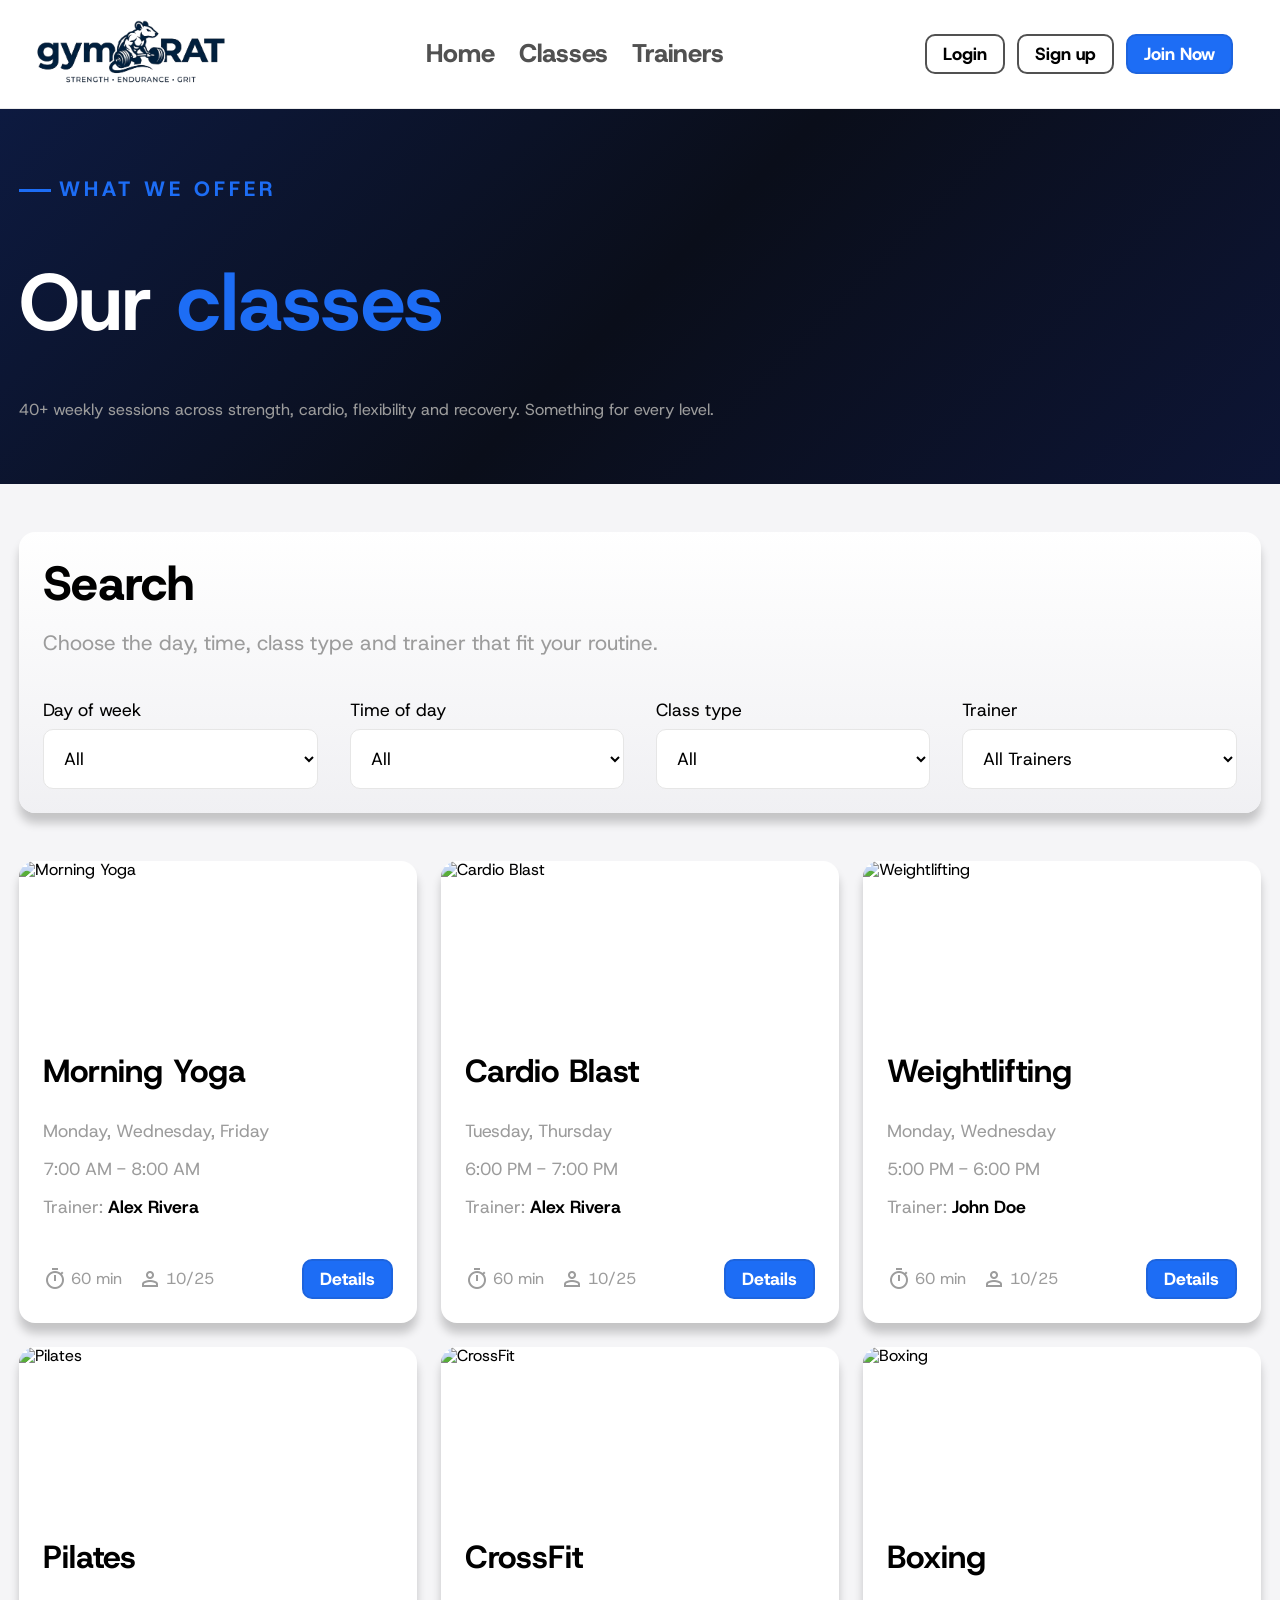
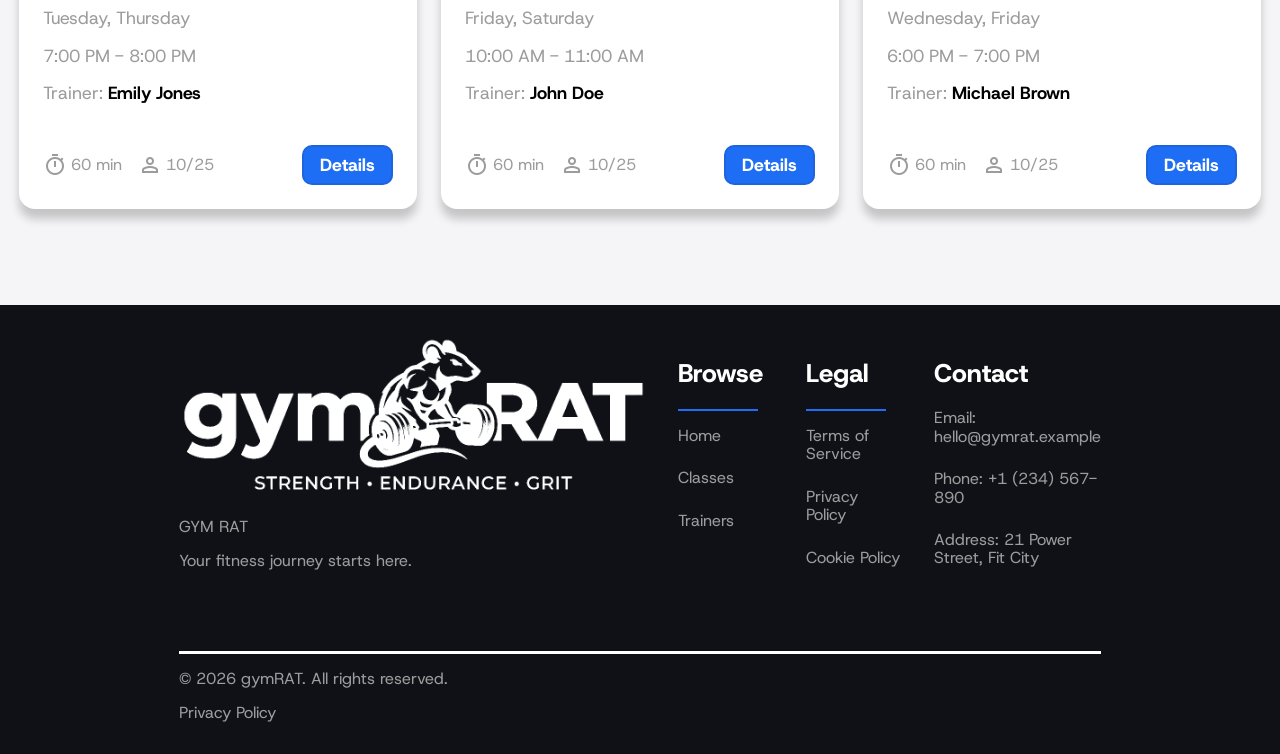
==== html/classes.html @ f378e0c4 "Refactored variables use and naming" ====
<!DOCTYPE html>
<html lang="en">
<head>
  <meta charset="UTF-8">
  <meta name="viewport" content="width=device-width, initial-scale=1.0">
  <title>Classes</title>
  <link rel="stylesheet" href="https://fonts.googleapis.com/css2?family=Material+Symbols+Outlined" />

  <link rel="stylesheet" href="../css/normalize.css" />
  <link rel="stylesheet" href="../css/base.css" />
  <link rel="stylesheet" href="../css/layout.css" />
  <link rel="stylesheet" href="../css/classes.css" />
  <link rel="stylesheet" href="../css/components.css" />
</head>
<body>
  <header>
    <nav class="container">
      <a href="index.html">
        <img src="../img/logo_outline.png" alt="gymRAT Logo" class="logo" />
      </a>
      <input type="checkbox" id="nav-toggle" class="nav-toggle" />
      <label for="nav-toggle" class="hamburger" aria-label="Toggle navigation"></label>
      <ul class="nav-links">
        <li><a href="index.html">Home</a></li>
        <li><a href="classes.html">Classes</a></li>
        <li><a href="trainers.html">Trainers</a></li>
      </ul>
      <ul class="auth-links">
        <li><a class="btn medium transparent-dark" href="login.html">Login</a></li>
        <li><a class="btn medium transparent-dark" href="signup.html">Sign up</a></li>
        <li><a class="btn medium blue" href="#membership">Join Now</a></li>
      </ul>
    </nav>
  </header>
  <main>

    <section class="intro">
      <div class="container">
        <p class="detail">WHAT WE OFFER</p>
        <h1>Our <span class="highlighted">classes</span></h1>
        <p>40+ weekly sessions across strength, cardio, flexibility and recovery. Something for every level.</p>
      </div>
    </section>

    <section>
      <div class="container">
        <section id="filters">

          <header>
            <h2>Search</h2>
            <p>Choose the day, time, class type and trainer that fit your routine.</p>
          </header>

          <form>
            <label> Day of week
              <select name="week-day">
                <option value="all" selected>All</option>
                <option value="monday">Monday</option>
                <option value="tuesday">Tuesday</option>
                <option value="wednesday">Wednesday</option>
                <option value="thursday">Thursday</option>
                <option value="friday">Friday</option>
                <option value="saturday">Saturday</option>
                <option value="sunday">Sunday</option>
              </select>
            </label>

            <label> Time of day
              <select name="time">
                <option value="all" selected>All</option>
                <option value="morning">Morning</option>
                <option value="afternoon">Afternoon</option>
                <option value="evening">Evening</option>
              </select>
            </label>

            <label> Class type
              <select name="type">
                <option value="all" selected>All</option>
                <option value="weightlifting">Weightlifting</option>
                <option value="yoga">Yoga</option>
                <option value="pilates">Pilates</option>
                <option value="cardio">Cardio</option>
                <option value="boxing">Boxing</option>
                <option value="crossfit">CrossFit</option>
              </select>
            </label>

            <label> Trainer
              <select name="trainer">
                <option value="all" selected>All Trainers</option>
                <option value="john-doe">John Doe</option>
                <option value="jane-smith">Jane Smith</option>
                <option value="michael-brown">Michael Brown</option>
                <option value="emily-jones">Emily Jones</option>
              </select>
            </label>
          </form>
        
        </section>

        <section class="class-list">
          <article class="card class-card">
            <header>
              <img src="https://picsum.photos/400/300" alt="Morning Yoga">
            </header>

            <section>
              <h3>Morning Yoga</h3>
              <p>Monday, Wednesday, Friday</p>
              <p><time datetime="19:00">7:00 AM</time> - <time datetime="20:00">8:00 AM</time></p>
              <p>Trainer: <a class="trainer" href="trainer.html">Alex Rivera</a></p>
            </section>

            <footer>
               <section>
                <span>
                  <span class="material-symbols-outlined">timer</span>
                  <time datetime="PT60M">60 min</time>
                </span>

                <span>
                  <span class="material-symbols-outlined">person</span>
                  <span>10/25</span>
                </span>
              </section>
              <a class="btn medium blue" href="class.html">Details</a>
            </footer>
          </article>

          <article class="card class-card">
            <header>
              <img src="https://picsum.photos/400/300" alt="Cardio Blast">
            </header>
            
            <section>
              <h3>Cardio Blast</h3>
              <p>Tuesday, Thursday</p>
              <p><time datetime="18:00">6:00 PM</time> - <time datetime="19:00">7:00</time> PM</p>
              <p>Trainer: <a class="trainer" href="trainer.html">Alex Rivera</a></p>
            </section>
            
            <footer>
              <section>
                <span>
                  <span class="material-symbols-outlined">timer</span>
                  <time datetime="PT60M">60 min</time>
                </span>

                <span>
                  <span class="material-symbols-outlined">person</span>
                  <span>10/25</span>
                </span>
              </section>
              <a class="btn medium blue" href="class.html">Details</a>
            </footer>
          </article>

          <article class="card class-card">
            <header>
              <img src="https://picsum.photos/400/300" alt="Weightlifting">
            </header>
            
            <section>
              <h3>Weightlifting</h3>
              <p>Monday, Wednesday</p>
              <p><time datetime="17:00">5:00 PM</time> - <time datetime="18:00">6:00 PM</time></p>
              <p>Trainer: <a class="trainer" href="trainer.html">John Doe</a></p>
            </section>
            
            <footer>
              <section>
                <span>
                  <span class="material-symbols-outlined">timer</span>
                  <time datetime="PT60M">60 min</time>
                </span>

                <span>
                  <span class="material-symbols-outlined">person</span>
                  <span>10/25</span>
                </span>
              </section>
              <a class="btn medium blue" href="class.html">Details</a>
            </footer>
          </article>

          <article class="card class-card">
            <header>
              <img src="https://picsum.photos/400/300" alt="Pilates">
            </header>
            
            <section>
              <h3>Pilates</h3>
              <p>Tuesday, Thursday</p>
              <p><time datetime="19:00">7:00 PM</time> - <time datetime="20:00">8:00 PM</time></p>
              <p>Trainer: <a class="trainer" href="trainer.html">Emily Jones</a></p>
            </section>
            
            <footer>
              <section>
                <span>
                  <span class="material-symbols-outlined">timer</span>
                  <time datetime="PT60M">60 min</time>
                </span>

                <span>
                  <span class="material-symbols-outlined">person</span>
                  <span>10/25</span>
                </span>
              </section>
              <a class="btn medium blue" href="class.html">Details</a>
            </footer>
          </article>

          <article class="card class-card">
            <header>
              <img src="https://picsum.photos/400/300" alt="CrossFit">
            </header>
            
            <section>
              <h3>CrossFit</h3>
              <p>Friday, Saturday</p>
              <p><time datetime="10:00">10:00 AM</time> - <time datetime="11:00">11:00 AM</time></p>
              <p>Trainer: <a class="trainer" href="trainer.html">John Doe</a></p>
            </section>
              
            <footer>
              <section>
                <span>
                  <span class="material-symbols-outlined">timer</span>
                  <time datetime="PT60M">60 min</time>
                </span>

                <span>
                  <span class="material-symbols-outlined">person</span>
                  <span>10/25</span>
                </span>
              </section>
              <a class="btn medium blue" href="class.html">Details</a>
            </footer>
          </article>

            <article class="card class-card">
              <header>
                <img src="https://picsum.photos/400/300" alt="Boxing">
              </header>
              
              <section>
                <h3>Boxing</h3>
                <p>Wednesday, Friday</p>
                <p><time datetime="18:00">6:00 PM</time> - <time datetime="19:00">7:00 PM</time></p>
                <p>Trainer: <a class="trainer" href="trainer.html">Michael Brown</a></p>
              </section>
              
              <footer>
                <section>
                  <span>
                    <span class="material-symbols-outlined">timer</span>
                    <time datetime="PT60M">60 min</time>
                  </span>

                  <span>
                    <span class="material-symbols-outlined">person</span>
                    <span>10/25</span>
                  </span>
                </section>
                <a class="btn medium blue" href="class.html">Details</a>
              </footer>
            </article>
        </section>
      </div>
    </section>   
  </main>

  <footer>
    <div class="container">
      <div class="grid">
        <section id="summary">
          <a href="index.html">
            <img src="../img/logo_outline_white.png" alt="gymRAT Logo" class="logo" />
          </a>
          <p>GYM RAT</p>
          <p>Your fitness journey starts here.</p>
        </section>
        <section id="browse">
          <h2>Browse</h2>
          <nav>
            <ul>
              <li><a href="index.html">Home</a></li>
              <li><a href="classes.html">Classes</a></li>
              <li><a href="trainer.html">Trainers</a></li>
            </ul>
          </nav>
        </section>
        <section id="legal">
          <h2>Legal</h2>
          <nav>
            <ul>
              <li><a href="#">Terms of Service</a></li>
              <li><a href="#">Privacy Policy</a></li>
              <li><a href="#">Cookie Policy</a></li>
            </ul>
          </nav>
        </section>
        <section id="contact">
          <h2>Contact</h2>
          <address>
            <ul>
              <li>Email: <a href="mailto:hello@gymrat.example">hello@gymrat.example</a></li>
              <li>Phone: <a href="tel:+1234567890">+1 (234) 567-890</a></li>
              <li>Address: 21 Power Street, Fit City</li>
            </ul>
          </address>
        </section>
        <section id="copyright">
          <p>&copy; 2026 gymRAT. All rights reserved.</p>
          <a href="#">Privacy Policy</a>
        </section>
      </div>
    </div>
  </footer>
</body>
</html>
---- css/base.css ----
@import url('https://fonts.googleapis.com/css2?family=Nunito+Sans:ital,opsz,wght@0,6..12,200..1000;1,6..12,200..1000&display=swap');
@import url('https://fonts.googleapis.com/css2?family=Host+Grotesk:ital,wght@0,300..800;1,300..800&display=swap');

@layer reset, base, layout, components, page;

/* CSS Variables */
@layer base {
  :root {
  /* Colors */
  --color-bg: #f0f0f3;
  
  --color-primary: #1d6df5;
  --color-primary-border: #1d64de;
  --color-primary-hover: var(--color-primary-border);
  --color-primary-hover-outline: #1a57c0;

  --color-secondary: #fff;
  --color-secondary-border: #e6e6e6;
  --color-secondary-hover: var(--color-secondary-border);
  --color-secondary-hover-outline: #cecece;

  --color-very-light-gray: #d5d5d5;
  --color-light-gray: #9c9c9c;
  --color-gray: #515151;
  --color-black: #000;

  --color-text: var(--color-black);
  --color-paragraph: var(--color-light-gray);

  --color-nav: var(--color-gray);
  --color-intro: linear-gradient(135deg, #0d1a40 0%, #0a0e1a 50%, #0d1535 100%);
  --color-even-section: #f5f5f7;
  --color-footer: #0f1117;

  --color-btn-transparent-light-hover: #e2e2e222;
  --color-reviews: #d4aa01;
  
  /* Font related */
  --font: 'Host Grotesk';
  
  --font-size-h1: 5rem;
  --font-size-xl: 3rem;
  --font-size-l: 1.6rem;
  --font-size-m: 1.3rem;
  --font-size-s: 1.1rem;
  --font-size-xs: 0.9rem;

  --weight-strong: 800;
  --weight-medium: 700;
  --weight-weak: 600;

  /* Border radius */
  --radius-button: 10px;
  --radius-card: 16px;
  --radius-img: 16px;

  --shadow-card: 0 10px 10px rgba(0, 0, 0, 0.2);

  /* Spacings */
  --space-xxs: 0.25rem;
  --space-xs: 0.5rem;
  --space-s: 0.75rem;
  --space-m: 1rem;
  --space-l: 1.5rem;
  --space-xl: 2rem;
  --space-xxl: 3rem;
}

/* After clicking on a link the page will scroll smoothly */
html {
  scroll-behavior: smooth;
}

/*  Default styling for HTML elements */

* {
  box-sizing: border-box;
}

body {
  font-family: var(--font);
  background-color: var(--color-bg);
  color: var(--color-text);
}

p, time, span {
  color: var(--color-paragraph);
}

h1 {
  color: var(--color-secondary);
  font-size: var(--font-size-h1);
}

h2 {
  font-size: var(--font-size-xl);
  font-weight: var(--weight-strong);
}

h3 {
  font-size: 2rem;
  font-weight: var(--weight-medium);
}

h4 {
  font-size: var(--font-size-m);
  margin: 0;
	font-weight: var(--weight-medium);
}

a {
  text-decoration: none;
}

ul {
  list-style-type: none;
}

img {
  border-radius: var(--radius-img);
}

input, select, textarea {
  width: 100%;
  padding: var(--space-m);
  background-color: var(--color-secondary);

  border: 1px solid var(--color-secondary-border);
  border-radius: var(--radius-button);
  
  font: inherit;

  &:focus {
    border: 2px solid var(--color-primary-border);
    outline: none;
  }
} 

select {
  cursor: pointer;
}

}
---- css/layout.css ----
@layer base {
  body {
  display: flex;
  flex-direction: column;
  }

  .container {
    width: 85em;
    max-width: 97%;
    margin: 0 auto;
  }
}
---- css/classes.css ----
@layer page {

  #filters {
  display: flex;
  flex-direction: column;
  gap: var(--space-l);

  padding: var(--space-l);
  
  background: linear-gradient(180deg, rgba(255,255,255,0.98), rgba(240,240,243,0.96));
  border-radius: var(--radius-card);
  box-shadow: var(--shadow-card);

  & header > h2 {
    margin: 0;
  }

  & header > p {
    font-size: var(--font-size-m)
  }

  & form {
    display: grid;
    grid-template-columns: repeat(4, 1fr);
    gap: var(--space-xl);

    & label {
      display: flex;
      flex-direction: column;

      font-size: var(--font-size-s);
      gap: var(--space-xs);
    }
  }
}

.class-list {
  display: grid;
  grid-template-columns: repeat(3, 1fr);
  gap: var(--space-l);

  padding: var(--space-xxl) 0;
}

.class-card {
  overflow: hidden;

  & > header {
    overflow: hidden;
    height: 10em;
    
    & img {
        width: 100%;
        border-radius: 0;
    }
  }

  & > section {
    font-size: var(--font-size-s);
    padding: 0 var(--space-l);

    & .trainer {
      color: var(--color-black);
      font-weight: var(--weight-medium);

      transition: color 300ms;
    }

    & .trainer:hover {
      color: var(--color-primary);
    }
  }

  & > footer {
    display: flex;

    justify-content: space-between;
    align-items: center;
    
    padding: var(--space-l);

    & section {
      display: flex;
      gap: var(--space-m);

      padding: 0;

      & > span {
        display: flex;
        align-items: center;
        gap: var(--space-xxs);
      }
    }
  }
}

@media (max-width: 65em) {
  #filters form {
    grid-template-columns: 1fr 1fr;
    grid-template-rows: 1fr 1fr;
  }

  .class-list {
    grid-template-columns: 1fr 1fr;
  }
}

@media (max-width: 43em) {
  .class-list {
    grid-template-columns: 1fr;
  }
    .class-card {
    display: grid;
    grid-template-columns: 2fr 1fr;
    grid-template-rows: auto auto;


    & > header {
      grid-row: 1 / span 2;
      grid-column: 2;
      height: 100%;

      & img {
        height: 100%;
        object-fit: cover;
      }
    }

    & > section {
      & h3 {
        margin: var(--space-s) 0;
        font-size: var(--font-size-l);
      }

      & p {
        font-size: var(--font-size-xs);
      }

      & p:last-of-type {
        display: none;
      }
    }
    
    & > footer {
      flex-direction: column;
      align-items: start;
      gap: var(--space-xs);

      padding-top: 0;
      padding-bottom: var(--space-s);

      font-size: var(--font-size-xs); 
  
      & a {
          width: 100%;
          text-align: center;
          padding: var(--space-xxs) 0;
        }
      }
    }
  }

  @media (max-width: 22em) {
    #filters form {
      grid-template-columns: 1fr;
      grid-template-rows: repeat(4, 1fr);
      row-gap: var(--space-m);
    }
  }
}
---- css/components.css ----
@layer components {
  body > header {
    background-color: var(--color-secondary);
    padding: var(--space-s) 0;
    
    position: sticky;
    top: 0;
    z-index: 1000;
    backdrop-filter: blur(4px);
    border-bottom: 1px solid rgb(0 0 0 / 0.08);
    transition: background-color 200ms ease, border-color 200ms ease;
  }

  .intro {
    background: var(--color-intro);
    padding: var(--space-xxl) 0;
  }

  .intro + section {
    padding: var(--space-xxl) 0;
  }

  main > section:nth-child(2n) {
    background-color: var(--color-even-section);
  }

  body > footer {
    background-color: var(--color-footer);
  }

  nav.container {
    display: flex;
    justify-content: space-between;
    align-items: center;
    padding: var(--space-xs) var(--space-m);
  }

  .nav-toggle, .hamburger {
    display: none;
  }

  nav.container .logo {
    height: 4em;
  }

  nav.container > * {
    margin: 0;
  }

  nav.container .nav-links {
    display: flex;
    gap: var(--space-l);
    flex-wrap: wrap;
  }

  nav.container .auth-links {
    display: flex;
    gap: var(--space-s);
    flex-wrap: wrap;
    margin-right: var(--space-s);
  }

  nav.container .nav-links li a {
    text-decoration: none;
    color: var(--color-gray);
    font-weight: var(--weight-strong);
    font-size: var(--font-size-l);
    transition: color 300ms ease;
  }

  nav.container .nav-links li a:hover {
    color: var(--color-primary);
  }


  .btn {
    font-size: var(--font-size-s);
    display: inline-block;
    text-decoration: none;
    border-radius: var(--radius-button);
    font-weight: var(--weight-strong);

    transition: transform 200ms ease, background-color 200ms ease, border-color 200ms ease, color 200ms ease;
  }

  .btn:hover {
    transform: translateY(-1px);
  }

  .btn.medium {
    padding: var(--space-xs) var(--space-m);
  }

  .btn.large {
    padding: var(--space-m) var(--space-l);
  }

  .btn.wide {
    width: 100%;
    text-align: center;
  }

  .btn.blue {
    background-color: var(--color-primary);
    color: var(--color-secondary);
    border: 2px solid var(--color-primary-border);
  }

  .btn.blue:hover {
    background-color: var(--color-primary-hover);
    border: 2px solid var(--color-primary-hover-outline);
  }

  .btn.white {
    background-color: var(--color-secondary);
    color: var(--color-primary);
    border: 2px solid var(--color-secondary-border);
  }

  .btn.white:hover {
    background-color: var(--color-secondary-hover);
    border: 2px solid var(--color-secondary-hover-outline);
  }

  .btn.transparent-light {
    background-color: transparent;
    color: var(--color-secondary);
    border: 2px solid var(--color-very-light-gray);
  }

  .btn.transparent-light:hover {
    background-color: var(--color-btn-transparent-light-hover);
    border: 2px solid var(--color-very-light-gray);
  }

  .btn.transparent-dark {
    background-color: transparent;
    color: var(--color-black);
    border: 2px solid var(--color-gray);
  }

  .btn.transparent-dark:hover {
    background-color: var(--color-very-light-gray);
    border: 2px solid var(--color-gray);
  }

  .card {
    display: flex;
    flex-direction: column;

    background-color: var(--color-secondary);
    border-radius: var(--radius-card);
    box-shadow: var(--shadow-card);
    
    transition: transform 300ms, box-shadow 300ms;
  }

  .card:hover {
    transform: translateY(-5px);
  }


  span.highlighted {
    color: var(--color-primary);
  }


  .detail {
    display: flex;
    align-items: center;
    gap: var(--space-xs);

    color: var(--color-primary);
    font-weight: var(--weight-strong);
    font-size: var(--font-size-m);
    letter-spacing: 0.25rem;
    margin-bottom: var(--space-xs);
  }

  .detail::before {
    content: '';
    display: block;
    flex-shrink: 0;
    width: 2rem;
    height: 0.2rem;
    background: var(--color-primary);
  }

  footer {
    padding: var(--space-xl) 0;
  }

  footer .container {
    max-width: 80%;
    margin: auto;
  }

  footer .grid {
    display: flex;
    flex-wrap: wrap;
    justify-content: space-between;
    width: 90%;
    margin: 0 auto;
    gap: var(--space-xl);
  }

  footer section {
    flex: 1;
  }

  footer section h2 {
    font-size: var(--font-size-l);
    color: var(--color-secondary);
  }

  footer section ul {
    display: flex;
    flex-direction: column;
    gap: var(--space-l);
  }

  footer p, footer li, footer a {
    color: var(--color-paragraph);
    text-decoration: none;
  }

  footer ul {
    list-style: none;
    margin: 0;
    padding: 0;
  }

  footer img.logo {
    height: 10rem;
  }

  footer address {
    font-style: normal;
  }

  footer a:hover {
    color: var(--color-secondary);
  }

  footer #summary h2 {
    font-size: var(--font-size-l);
    font-weight: var(--weight-strong);
    color: var(--color-secondary);
  }

  footer section nav::before {
    content: "";
    display: block;
    width: 5rem;
    height: 0.1rem;
    background-color: var(--color-primary);
    margin-bottom: var(--space-m);
  }

  footer #copyright {
    margin-top: var(--space-xl);
    border-top: 3px solid var(--color-secondary);
  }

  @media (max-width: 1100px) {
    footer .grid {
      flex-direction: column;
      align-items: center;
      text-align: center;
    }
    footer section nav::before {
      width: 100%;
    }
  }

  @media (max-width: 900px) {
    .hamburger {
      display: inline-block;
      cursor: pointer;
      font-size: 2rem;
      color: var(--color-text);
      padding: var(--space-s);
    }

    .hamburger::before {
      content: "\2630";
      display: inline-block;
      transition: 300ms ease-in-out;
      margin-right: var(--space-l);
    }

    .nav-toggle:checked ~ .hamburger::before {
      content: "\2715";
      transform: rotate(180deg);
    }

    nav.container {
      flex-wrap: wrap;
    }

    nav.container .nav-links, nav.container .auth-links {
      display: flex;
      width: 100%;
      flex-direction: column;
      align-items: center;
      max-height: 0;
      overflow: hidden;
      padding: 0;
      opacity: 0;
      transition: cubic-bezier(1, 0, 0, 1) 100ms;
    }

    nav.container .nav-links li a, nav.container .auth-links li a {
      display: inline-block;
      border: none;
      font-size: var(--font-size-l);
      padding: var(--space-s) 0;
      text-align: center;
      color: var(--color-nav);
      background-color: var(--color-secondary);
    }

    .nav-toggle:checked ~ .nav-links, .nav-toggle:checked ~ .auth-links {
      max-height: 25rem;
      padding: var(--space-m) 0;
      opacity: 1;
    }

    nav.container .nav-links li a {
      border-bottom: 2px solid var(--color-primary);
    }

    nav.container .auth-links li a.btn:hover {
      border: none;
      transform: none;
      background-color: var(--color-secondary);
    }

    nav.container .auth-links {
      margin-right: 0;
    }
  }
}
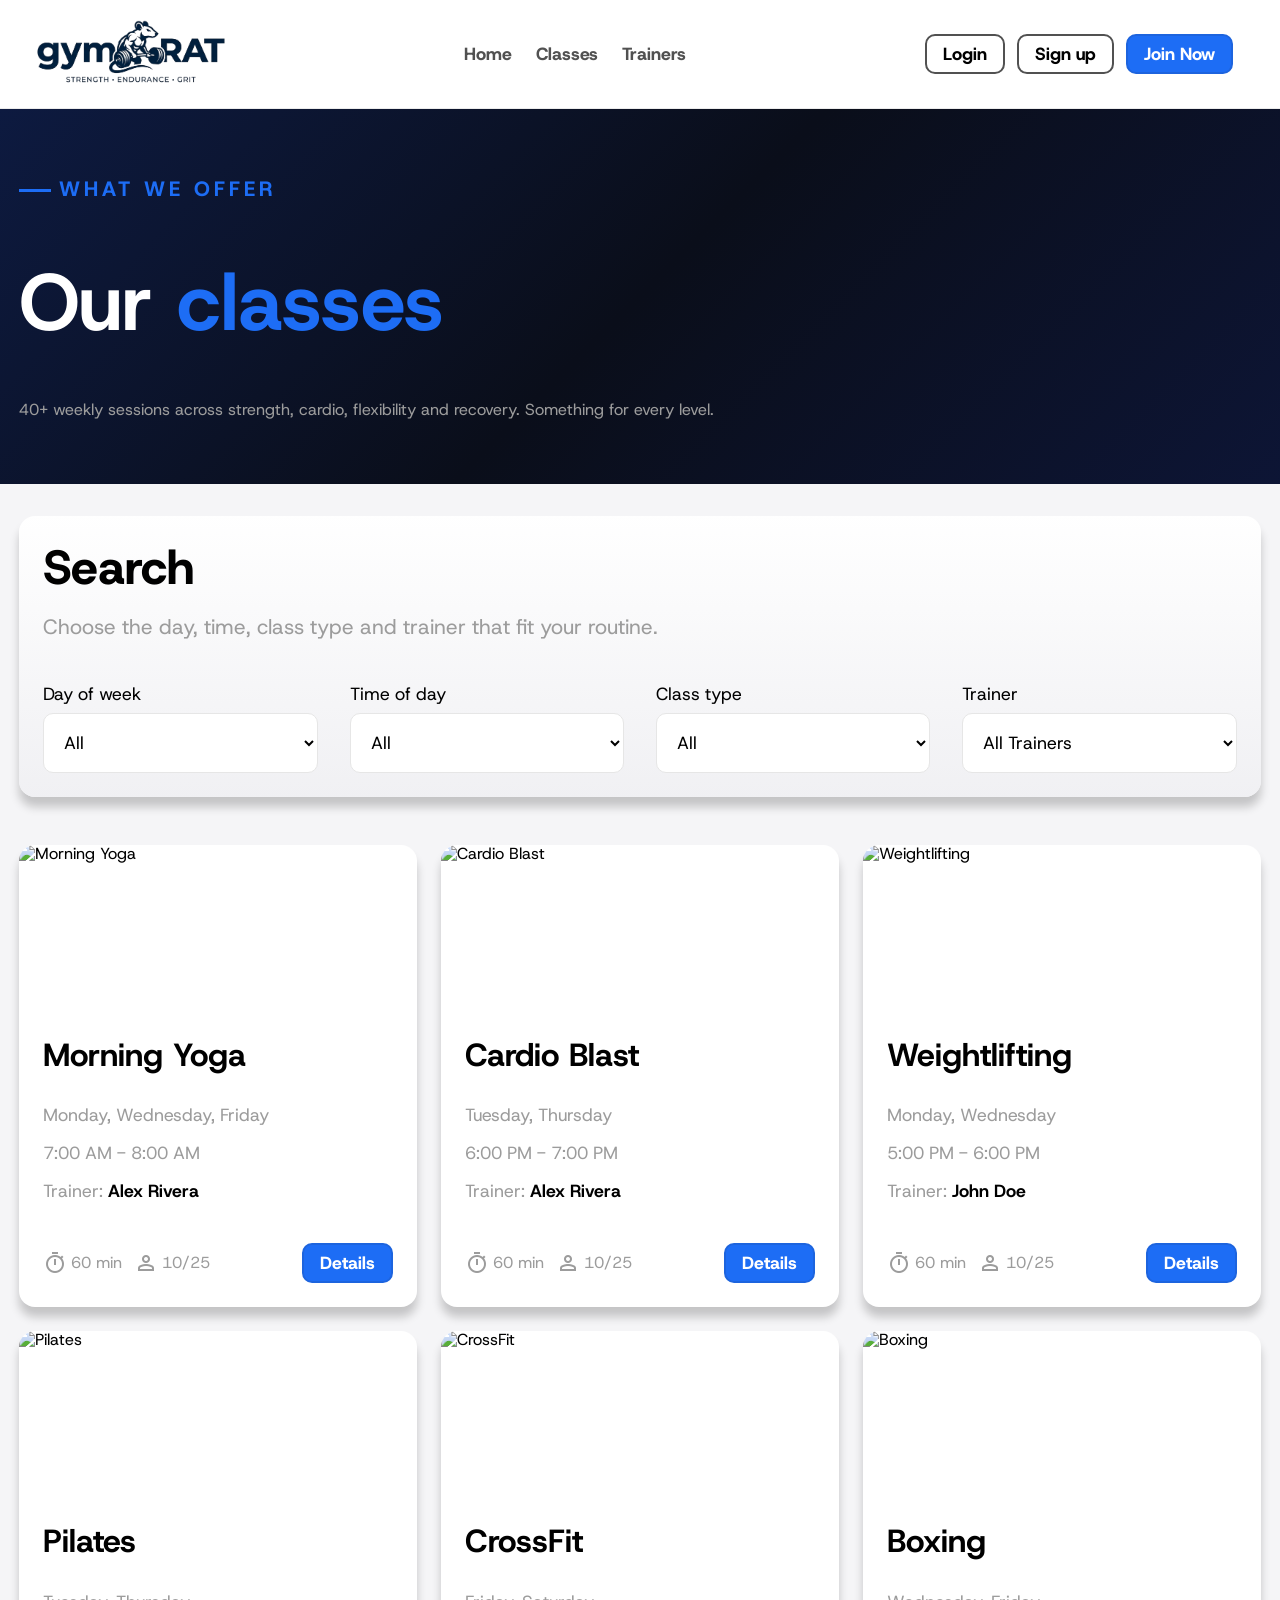
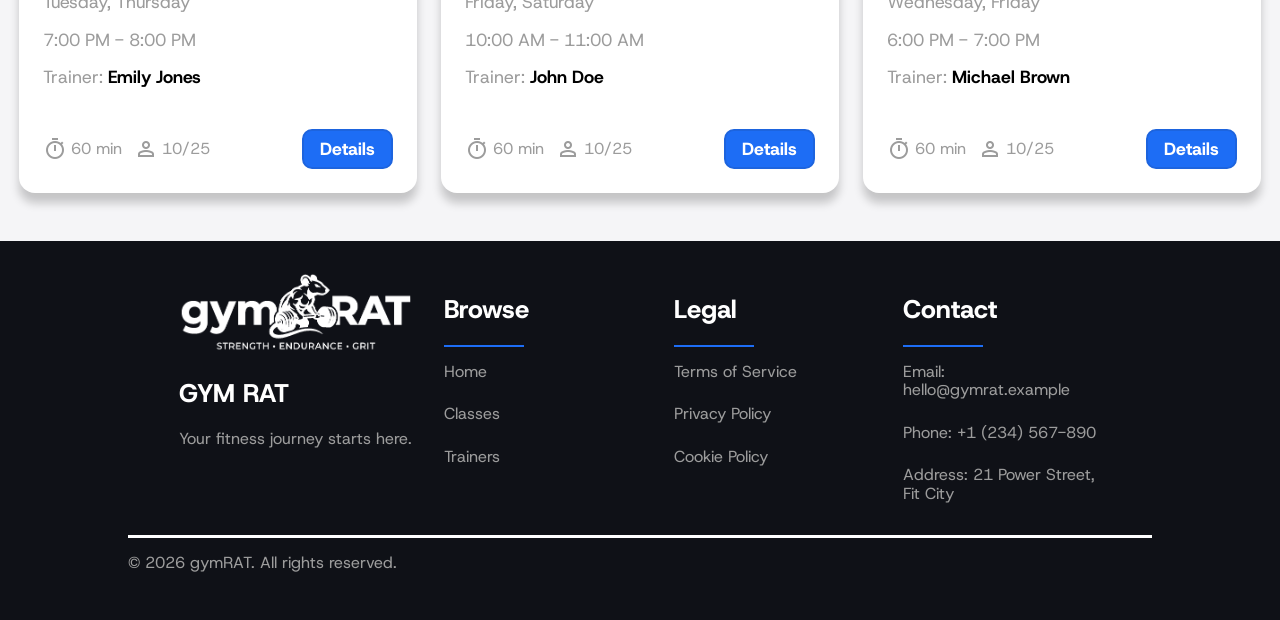
==== commit 24d671c3: "Fixed footers, added responsive layer and more general refactor." ====
--- a/html/classes.html
+++ b/html/classes.html
@@ -9,8 +9,8 @@
   <link rel="stylesheet" href="../css/normalize.css" />
   <link rel="stylesheet" href="../css/base.css" />
   <link rel="stylesheet" href="../css/layout.css" />
+  <link rel="stylesheet" href="../css/components.css" />
   <link rel="stylesheet" href="../css/classes.css" />
-  <link rel="stylesheet" href="../css/components.css" />
 </head>
 <body>
   <header>
@@ -18,8 +18,10 @@
       <a href="index.html">
         <img src="../img/logo_outline.png" alt="gymRAT Logo" class="logo" />
       </a>
-      <input type="checkbox" id="nav-toggle" class="nav-toggle" />
-      <label for="nav-toggle" class="hamburger" aria-label="Toggle navigation"></label>
+      
+      <label class="hamburger">
+        <input type="checkbox" class="nav-toggle" />
+      </label>
       <ul class="nav-links">
         <li><a href="index.html">Home</a></li>
         <li><a href="classes.html">Classes</a></li>
@@ -279,20 +281,20 @@
           <a href="index.html">
             <img src="../img/logo_outline_white.png" alt="gymRAT Logo" class="logo" />
           </a>
-          <p>GYM RAT</p>
+          <h2>GYM RAT</h2>
           <p>Your fitness journey starts here.</p>
         </section>
-        <section id="browse">
+        <section>
           <h2>Browse</h2>
           <nav>
             <ul>
               <li><a href="index.html">Home</a></li>
               <li><a href="classes.html">Classes</a></li>
-              <li><a href="trainer.html">Trainers</a></li>
+              <li><a href="trainers.html">Trainers</a></li>
             </ul>
           </nav>
         </section>
-        <section id="legal">
+        <section>
           <h2>Legal</h2>
           <nav>
             <ul>
@@ -302,7 +304,7 @@
             </ul>
           </nav>
         </section>
-        <section id="contact">
+        <section>
           <h2>Contact</h2>
           <address>
             <ul>
@@ -312,11 +314,10 @@
             </ul>
           </address>
         </section>
-        <section id="copyright">
-          <p>&copy; 2026 gymRAT. All rights reserved.</p>
-          <a href="#">Privacy Policy</a>
-        </section>
       </div>
+      <section id="copyright">
+        <p>&copy; 2026 gymRAT. All rights reserved.</p>
+      </section>
     </div>
   </footer>
 </body>
--- a/css/base.css
+++ b/css/base.css
@@ -1,143 +1,141 @@
 @import url('https://fonts.googleapis.com/css2?family=Nunito+Sans:ital,opsz,wght@0,6..12,200..1000;1,6..12,200..1000&display=swap');
 @import url('https://fonts.googleapis.com/css2?family=Host+Grotesk:ital,wght@0,300..800;1,300..800&display=swap');
 
-@layer reset, base, layout, components, page;
+@layer reset, base, layout, components, page, responsive;
 
 /* CSS Variables */
 @layer base {
   :root {
-  /* Colors */
-  --color-bg: #f0f0f3;
-  
-  --color-primary: #1d6df5;
-  --color-primary-border: #1d64de;
-  --color-primary-hover: var(--color-primary-border);
-  --color-primary-hover-outline: #1a57c0;
+    /* Colors */
+    --color-bg: #f0f0f3;
+    
+    --color-primary: #1d6df5;
+    --color-primary-border: #1d64de;
+    --color-primary-hover: var(--color-primary-border);
+    --color-primary-hover-outline: #1a57c0;
 
-  --color-secondary: #fff;
-  --color-secondary-border: #e6e6e6;
-  --color-secondary-hover: var(--color-secondary-border);
-  --color-secondary-hover-outline: #cecece;
+    --color-secondary: #fff;
+    --color-secondary-border: #e6e6e6;
+    --color-secondary-hover: var(--color-secondary-border);
+    --color-secondary-hover-outline: #cecece;
 
-  --color-very-light-gray: #d5d5d5;
-  --color-light-gray: #9c9c9c;
-  --color-gray: #515151;
-  --color-black: #000;
+    --color-very-light-gray: #d5d5d5;
+    --color-light-gray: #9c9c9c;
+    --color-gray: #515151;
+    --color-black: #000;
 
-  --color-text: var(--color-black);
-  --color-paragraph: var(--color-light-gray);
+    --color-text: var(--color-black);
+    --color-paragraph: var(--color-light-gray);
 
-  --color-nav: var(--color-gray);
-  --color-intro: linear-gradient(135deg, #0d1a40 0%, #0a0e1a 50%, #0d1535 100%);
-  --color-even-section: #f5f5f7;
-  --color-footer: #0f1117;
+    --color-nav: var(--color-gray);
+    --color-intro: linear-gradient(135deg, #0d1a40 0%, #0a0e1a 50%, #0d1535 100%);
+    --color-even-section: #f5f5f7;
+    --color-footer: #0f1117;
 
-  --color-btn-transparent-light-hover: #e2e2e222;
-  --color-reviews: #d4aa01;
-  
-  /* Font related */
-  --font: 'Host Grotesk';
-  
-  --font-size-h1: 5rem;
-  --font-size-xl: 3rem;
-  --font-size-l: 1.6rem;
-  --font-size-m: 1.3rem;
-  --font-size-s: 1.1rem;
-  --font-size-xs: 0.9rem;
+    --color-btn-transparent-light-hover: #e2e2e222;
+    --color-reviews: #d4aa01;
+    
+    /* Font related */
+    --font: 'Host Grotesk';
+    
+    --font-size-h1: 5rem;
+    --font-size-xl: 3rem;
+    --font-size-l: 1.6rem;
+    --font-size-m: 1.3rem;
+    --font-size-s: 1.1rem;
+    --font-size-xs: 0.85rem;
 
-  --weight-strong: 800;
-  --weight-medium: 700;
-  --weight-weak: 600;
+    --weight-strong: 800;
+    --weight-medium: 700;
+    --weight-weak: 600;
 
-  /* Border radius */
-  --radius-button: 10px;
-  --radius-card: 16px;
-  --radius-img: 16px;
+    /* Border radius */
+    --radius-button: 10px;
+    --radius-card: 16px;
+    --radius-img: 16px;
 
-  --shadow-card: 0 10px 10px rgba(0, 0, 0, 0.2);
+    --shadow-card: 0 10px 10px rgba(0, 0, 0, 0.2);
 
-  /* Spacings */
-  --space-xxs: 0.25rem;
-  --space-xs: 0.5rem;
-  --space-s: 0.75rem;
-  --space-m: 1rem;
-  --space-l: 1.5rem;
-  --space-xl: 2rem;
-  --space-xxl: 3rem;
+    /* Spacings */
+    --space-xxs: 0.25rem;
+    --space-xs: 0.5rem;
+    --space-s: 0.75rem;
+    --space-m: 1rem;
+    --space-l: 1.5rem;
+    --space-xl: 2rem;
+    --space-xxl: 3rem;
+  }
+
+  /* After clicking on a link the page will scroll smoothly */
+  html {
+    scroll-behavior: smooth;
+  }
+
+  /*  Default styling for HTML elements */
+
+  * {
+    box-sizing: border-box;
+  }
+
+  body {
+    font-family: var(--font);
+    background-color: var(--color-bg);
+    color: var(--color-text);
+  }
+
+  p, time, span {
+    color: var(--color-paragraph);
+  }
+
+  h1 {
+    color: var(--color-secondary);
+    font-size: var(--font-size-h1);
+  }
+
+  h2 {
+    font-size: var(--font-size-xl);
+    font-weight: var(--weight-strong);
+  }
+
+  h3 {
+    font-size: 2rem;
+    font-weight: var(--weight-medium);
+  }
+
+  h4 {
+    font-size: var(--font-size-m);
+    margin: 0;
+    font-weight: var(--weight-medium);
+  }
+
+  a {
+    text-decoration: none;
+  }
+
+  ul {
+    list-style-type: none;
+  }
+
+  img {
+    border-radius: var(--radius-img);
+  }
+
+  input, select, textarea {
+    width: 100%;
+    padding: var(--space-m);
+    background-color: var(--color-secondary);
+
+    border: 1px solid var(--color-secondary-border);
+    border-radius: var(--radius-button);
+    
+    font: inherit;
+
+    &:focus {
+      outline: none;
+    }
+  } 
+
+  select {
+    cursor: pointer;
+  }
 }
-
-/* After clicking on a link the page will scroll smoothly */
-html {
-  scroll-behavior: smooth;
-}
-
-/*  Default styling for HTML elements */
-
-* {
-  box-sizing: border-box;
-}
-
-body {
-  font-family: var(--font);
-  background-color: var(--color-bg);
-  color: var(--color-text);
-}
-
-p, time, span {
-  color: var(--color-paragraph);
-}
-
-h1 {
-  color: var(--color-secondary);
-  font-size: var(--font-size-h1);
-}
-
-h2 {
-  font-size: var(--font-size-xl);
-  font-weight: var(--weight-strong);
-}
-
-h3 {
-  font-size: 2rem;
-  font-weight: var(--weight-medium);
-}
-
-h4 {
-  font-size: var(--font-size-m);
-  margin: 0;
-	font-weight: var(--weight-medium);
-}
-
-a {
-  text-decoration: none;
-}
-
-ul {
-  list-style-type: none;
-}
-
-img {
-  border-radius: var(--radius-img);
-}
-
-input, select, textarea {
-  width: 100%;
-  padding: var(--space-m);
-  background-color: var(--color-secondary);
-
-  border: 1px solid var(--color-secondary-border);
-  border-radius: var(--radius-button);
-  
-  font: inherit;
-
-  &:focus {
-    border: 2px solid var(--color-primary-border);
-    outline: none;
-  }
-} 
-
-select {
-  cursor: pointer;
-}
-
-}
--- a/css/layout.css
+++ b/css/layout.css
@@ -1,7 +1,18 @@
-@layer base {
+@layer layout {
+  
+  html,
   body {
-  display: flex;
-  flex-direction: column;
+    min-height: 100%;
+  }
+
+  body {
+    margin: 0;
+    display: flex;
+    flex-direction: column;
+  }
+
+  main {
+    flex: 1;
   }
 
   .container {
@@ -9,4 +20,12 @@
     max-width: 97%;
     margin: 0 auto;
   }
+
+  main > section {
+    padding: var(--space-xl) 0 var(--space-xxl);
+  }
+
+  body > footer {
+    margin-top: var(--section-x);
+  }
 }
--- a/css/components.css
+++ b/css/components.css
@@ -1,8 +1,8 @@
 @layer components {
+
   body > header {
     background-color: var(--color-secondary);
     padding: var(--space-s) 0;
-    
     position: sticky;
     top: 0;
     z-index: 1000;
@@ -16,10 +16,6 @@
     padding: var(--space-xxl) 0;
   }
 
-  .intro + section {
-    padding: var(--space-xxl) 0;
-  }
-
   main > section:nth-child(2n) {
     background-color: var(--color-even-section);
   }
@@ -33,45 +29,45 @@
     justify-content: space-between;
     align-items: center;
     padding: var(--space-xs) var(--space-m);
-  }
-
-  .nav-toggle, .hamburger {
+
+    & .logo {
+      height: 4em;
+    }
+
+    & > * {
+      margin: 0;
+    }
+
+    & .nav-links {
+      display: flex;
+      gap: var(--space-l);
+      flex-wrap: wrap;
+
+      & li a {
+        text-decoration: none;
+        color: var(--color-gray);
+        font-weight: var(--weight-strong);
+        font-size: var(--font-size-s);
+        transition: color 0.3s ease;
+
+        &:hover {
+          color: var(--color-primary);
+        }
+      }
+    }
+
+    & .auth-links {
+      display: flex;
+      gap: var(--space-s);
+      flex-wrap: wrap;
+      margin-right: var(--space-s);
+    }
+  }
+
+  .nav-toggle,
+  .hamburger {
     display: none;
   }
-
-  nav.container .logo {
-    height: 4em;
-  }
-
-  nav.container > * {
-    margin: 0;
-  }
-
-  nav.container .nav-links {
-    display: flex;
-    gap: var(--space-l);
-    flex-wrap: wrap;
-  }
-
-  nav.container .auth-links {
-    display: flex;
-    gap: var(--space-s);
-    flex-wrap: wrap;
-    margin-right: var(--space-s);
-  }
-
-  nav.container .nav-links li a {
-    text-decoration: none;
-    color: var(--color-gray);
-    font-weight: var(--weight-strong);
-    font-size: var(--font-size-l);
-    transition: color 300ms ease;
-  }
-
-  nav.container .nav-links li a:hover {
-    color: var(--color-primary);
-  }
-
 
   .btn {
     font-size: var(--font-size-s);
@@ -81,67 +77,71 @@
     font-weight: var(--weight-strong);
 
     transition: transform 200ms ease, background-color 200ms ease, border-color 200ms ease, color 200ms ease;
-  }
-
-  .btn:hover {
-    transform: translateY(-1px);
-  }
-
-  .btn.medium {
-    padding: var(--space-xs) var(--space-m);
-  }
-
-  .btn.large {
-    padding: var(--space-m) var(--space-l);
-  }
-
-  .btn.wide {
-    width: 100%;
-    text-align: center;
-  }
-
-  .btn.blue {
-    background-color: var(--color-primary);
-    color: var(--color-secondary);
-    border: 2px solid var(--color-primary-border);
-  }
-
-  .btn.blue:hover {
-    background-color: var(--color-primary-hover);
-    border: 2px solid var(--color-primary-hover-outline);
-  }
-
-  .btn.white {
-    background-color: var(--color-secondary);
-    color: var(--color-primary);
-    border: 2px solid var(--color-secondary-border);
-  }
-
-  .btn.white:hover {
-    background-color: var(--color-secondary-hover);
-    border: 2px solid var(--color-secondary-hover-outline);
-  }
-
-  .btn.transparent-light {
-    background-color: transparent;
-    color: var(--color-secondary);
-    border: 2px solid var(--color-very-light-gray);
-  }
-
-  .btn.transparent-light:hover {
-    background-color: var(--color-btn-transparent-light-hover);
-    border: 2px solid var(--color-very-light-gray);
-  }
-
-  .btn.transparent-dark {
-    background-color: transparent;
-    color: var(--color-black);
-    border: 2px solid var(--color-gray);
-  }
-
-  .btn.transparent-dark:hover {
-    background-color: var(--color-very-light-gray);
-    border: 2px solid var(--color-gray);
+
+    &:hover {
+      transform: translateY(-1px);
+    }
+
+    &:active {
+      transform: translateY(1px);
+    }
+
+    &.medium {
+      padding: var(--space-xs) var(--space-m);
+    }
+
+    &.large {
+      padding: var(--space-m) var(--space-l);
+    }
+
+    &.wide {
+      width: 100%;
+      text-align: center;
+    }
+
+    &.blue {
+      background-color: var(--color-primary);
+      color: var(--color-secondary);
+      border: 2px solid var(--color-primary-border);
+
+      &:hover {
+        background-color: var(--color-primary-hover);
+        border: 2px solid var(--color-primary-hover-outline);
+      }
+    }
+
+    &.white {
+      background-color: var(--color-secondary);
+      color: var(--color-primary);
+      border: 2px solid var(--color-secondary-border);
+
+      &:hover {
+        background-color: var(--color-secondary-hover);
+        border: 2px solid var(--color-secondary-hover-outline);
+      }
+    }
+
+    &.transparent-light {
+      background-color: transparent;
+      color: var(--color-secondary);
+      border: 2px solid var(--color-very-light-gray);
+
+      &:hover {
+        background-color: var(--color-btn-transparent-light-hover);
+        border: 2px solid var(--color-very-light-gray);
+      }
+    }
+
+    &.transparent-dark {
+      background-color: transparent;
+      color: var(--color-black);
+      border: 2px solid var(--color-gray);
+
+      &:hover {
+        background-color: var(--color-very-light-gray);
+        border: 2px solid var(--color-gray);
+      }
+    }
   }
 
   .card {
@@ -151,19 +151,17 @@
     background-color: var(--color-secondary);
     border-radius: var(--radius-card);
     box-shadow: var(--shadow-card);
-    
+
     transition: transform 300ms, box-shadow 300ms;
-  }
-
-  .card:hover {
-    transform: translateY(-5px);
-  }
-
+
+    &:hover {
+      transform: translateY(-5px);
+    }
+  }
 
   span.highlighted {
     color: var(--color-primary);
   }
-
 
   .detail {
     display: flex;
@@ -175,169 +173,185 @@
     font-size: var(--font-size-m);
     letter-spacing: 0.25rem;
     margin-bottom: var(--space-xs);
-  }
-
-  .detail::before {
-    content: '';
-    display: block;
-    flex-shrink: 0;
-    width: 2rem;
-    height: 0.2rem;
-    background: var(--color-primary);
+
+    &::before {
+      content: '';
+      display: block;
+      flex-shrink: 0;
+      width: 2rem;
+      height: 0.2rem;
+      background: var(--color-primary);
+    }
   }
 
   footer {
     padding: var(--space-xl) 0;
-  }
-
-  footer .container {
-    max-width: 80%;
-    margin: auto;
-  }
-
-  footer .grid {
-    display: flex;
-    flex-wrap: wrap;
-    justify-content: space-between;
-    width: 90%;
-    margin: 0 auto;
-    gap: var(--space-xl);
-  }
-
-  footer section {
-    flex: 1;
-  }
-
-  footer section h2 {
-    font-size: var(--font-size-l);
-    color: var(--color-secondary);
-  }
-
-  footer section ul {
-    display: flex;
-    flex-direction: column;
-    gap: var(--space-l);
-  }
-
-  footer p, footer li, footer a {
-    color: var(--color-paragraph);
-    text-decoration: none;
-  }
-
-  footer ul {
-    list-style: none;
-    margin: 0;
-    padding: 0;
-  }
-
-  footer img.logo {
-    height: 10rem;
-  }
-
-  footer address {
-    font-style: normal;
-  }
-
-  footer a:hover {
-    color: var(--color-secondary);
-  }
-
-  footer #summary h2 {
-    font-size: var(--font-size-l);
-    font-weight: var(--weight-strong);
-    color: var(--color-secondary);
-  }
-
-  footer section nav::before {
-    content: "";
-    display: block;
-    width: 5rem;
-    height: 0.1rem;
-    background-color: var(--color-primary);
-    margin-bottom: var(--space-m);
-  }
-
-  footer #copyright {
-    margin-top: var(--space-xl);
-    border-top: 3px solid var(--color-secondary);
-  }
-
-  @media (max-width: 1100px) {
-    footer .grid {
-      flex-direction: column;
-      align-items: center;
-      text-align: center;
-    }
-    footer section nav::before {
-      width: 100%;
-    }
-  }
-
-  @media (max-width: 900px) {
+
+    & .container {
+      max-width: 80%;
+      margin: auto;
+    }
+
+    & .grid {
+      display: flex;
+      flex-wrap: wrap;
+      justify-content: space-between;
+      width: 90%;
+      margin: 0 auto;
+      gap: var(--space-xl);
+    }
+
+    & section {
+      flex: 1;
+
+      & h2 {
+        font-size: var(--font-size-l);
+        color: var(--color-secondary);
+      }
+
+      & ul {
+        display: flex;
+        flex-direction: column;
+        gap: var(--space-l);
+      }
+
+      & nav::before, address::before {
+        content: '';
+        display: block;
+        width: 5rem;
+        height: 0.1rem;
+        background-color: var(--color-primary);
+        margin-bottom: var(--space-m);
+      }
+    }
+
+    & p,
+    & li,
+    & a {
+      color: var(--color-paragraph);
+      text-decoration: none;
+    }
+
+    & ul {
+      list-style: none;
+      margin: 0;
+      padding: 0;
+    }
+
+    & img.logo {
+      height: 5rem;
+    }
+
+    & address {
+      font-style: normal;
+    }
+
+    & a:hover {
+      color: var(--color-secondary);
+    }
+
+    & #summary h2 {
+      font-size: var(--font-size-l);
+      font-weight: var(--weight-strong);
+      color: var(--color-secondary);
+    }
+
+    & #copyright {
+      margin-top: var(--space-xl);
+      border-top: 3px solid var(--color-secondary);
+    }
+  }
+}
+
+@layer responsive {
+
+  @media (max-width: 70em) {
+    footer {
+      & .grid {
+        flex-direction: column;
+        align-items: center;
+        text-align: center;
+      }
+
+      & section nav::before, address::before {
+        width: 100%;
+      }
+    }
+  }
+
+  @media (max-width: 60em) {
     .hamburger {
       display: inline-block;
       cursor: pointer;
       font-size: 2rem;
       color: var(--color-text);
-      padding: var(--space-s);
-    }
-
-    .hamburger::before {
-      content: "\2630";
-      display: inline-block;
-      transition: 300ms ease-in-out;
-      margin-right: var(--space-l);
-    }
-
-    .nav-toggle:checked ~ .hamburger::before {
+
+      &::before {
+        content: "\2630";
+        display: inline-block;
+        transition: 300ms ease-in-out;
+      }
+    }
+
+    .hamburger:has(.nav-toggle:checked)::before {
       content: "\2715";
       transform: rotate(180deg);
     }
 
     nav.container {
       flex-wrap: wrap;
-    }
-
-    nav.container .nav-links, nav.container .auth-links {
-      display: flex;
-      width: 100%;
-      flex-direction: column;
-      align-items: center;
-      max-height: 0;
-      overflow: hidden;
-      padding: 0;
-      opacity: 0;
-      transition: cubic-bezier(1, 0, 0, 1) 100ms;
-    }
-
-    nav.container .nav-links li a, nav.container .auth-links li a {
-      display: inline-block;
-      border: none;
-      font-size: var(--font-size-l);
-      padding: var(--space-s) 0;
-      text-align: center;
-      color: var(--color-nav);
-      background-color: var(--color-secondary);
-    }
-
-    .nav-toggle:checked ~ .nav-links, .nav-toggle:checked ~ .auth-links {
+
+      & .nav-links,
+      & .auth-links {
+        display: flex;
+        width: 100%;
+        flex-direction: column;
+        align-items: center;
+        max-height: 0;
+        overflow: hidden;
+        padding: 0;
+        opacity: 0;
+        transition: cubic-bezier(1, 0, 0, 1) 100ms;
+
+        & li a {
+          display: inline-block;
+          border: none;
+          font-size: 1.5rem;
+          padding: var(--space-s) 0;
+          text-align: center;
+          color: var(--color-nav);
+          background-color: var(--color-secondary);
+        }
+      }
+
+      & .nav-links li a {
+        border-bottom: 2px solid var(--color-primary);
+      }
+
+      & .auth-links {
+        margin-right: 0;
+
+        & li a.btn:hover {
+          border: none;
+          transform: none;
+          background-color: var(--color-secondary);
+        }
+      }
+    }
+
+    nav.container:has(.nav-toggle:checked) .nav-links,
+    nav.container:has(.nav-toggle:checked) .auth-links {
       max-height: 25rem;
       padding: var(--space-m) 0;
       opacity: 1;
     }
-
-    nav.container .nav-links li a {
-      border-bottom: 2px solid var(--color-primary);
-    }
-
-    nav.container .auth-links li a.btn:hover {
-      border: none;
-      transform: none;
-      background-color: var(--color-secondary);
-    }
-
-    nav.container .auth-links {
-      margin-right: 0;
+  }
+
+  @media (max-width: 40em) {
+    nav.container {
+      & .logo {
+        height: 3em;
+      }
     }
   }
 }
--- a/css/classes.css
+++ b/css/classes.css
@@ -1,117 +1,124 @@
 @layer page {
 
   #filters {
-  display: flex;
-  flex-direction: column;
-  gap: var(--space-l);
+    display: flex;
+    flex-direction: column;
+    gap: var(--space-l);
 
-  padding: var(--space-l);
-  
-  background: linear-gradient(180deg, rgba(255,255,255,0.98), rgba(240,240,243,0.96));
-  border-radius: var(--radius-card);
-  box-shadow: var(--shadow-card);
+    padding: var(--space-l);
+    
+    background: linear-gradient(180deg, rgba(255,255,255,0.98), rgba(240,240,243,0.96));
+    border-radius: var(--radius-card);
+    box-shadow: var(--shadow-card);
 
-  & header > h2 {
-    margin: 0;
-  }
+    & header > h2 {
+      margin: 0;
+    }
 
-  & header > p {
-    font-size: var(--font-size-m)
-  }
+    & header > p {
+      font-size: var(--font-size-m)
+    }
 
-  & form {
-    display: grid;
-    grid-template-columns: repeat(4, 1fr);
-    gap: var(--space-xl);
+    & form {
+      display: grid;
+      grid-template-columns: repeat(4, 1fr);
+      gap: var(--space-xl);
 
-    & label {
-      display: flex;
-      flex-direction: column;
+      & label {
+        display: flex;
+        flex-direction: column;
 
-      font-size: var(--font-size-s);
-      gap: var(--space-xs);
-    }
-  }
-}
+        font-size: var(--font-size-s);
+        gap: var(--space-xs);
 
-.class-list {
-  display: grid;
-  grid-template-columns: repeat(3, 1fr);
-  gap: var(--space-l);
-
-  padding: var(--space-xxl) 0;
-}
-
-.class-card {
-  overflow: hidden;
-
-  & > header {
-    overflow: hidden;
-    height: 10em;
-    
-    & img {
-        width: 100%;
-        border-radius: 0;
+        & select:focus {
+          border: 2px solid var(--color-primary-border);
+          outline: none;
+        }
+      }
     }
   }
 
-  & > section {
-    font-size: var(--font-size-s);
-    padding: 0 var(--space-l);
+  .class-list {
+    display: grid;
+    grid-template-columns: repeat(3, 1fr);
+    gap: var(--space-l);
 
-    & .trainer {
-      color: var(--color-black);
-      font-weight: var(--weight-medium);
+    padding-top: var(--space-xxl);
+  }
 
-      transition: color 300ms;
+  .class-card {
+    overflow: hidden;
+
+    & > header {
+      overflow: hidden;
+      height: 10em;
+      
+      & img {
+          width: 100%;
+          border-radius: 0;
+      }
     }
 
-    & .trainer:hover {
-      color: var(--color-primary);
+    & > section {
+      font-size: var(--font-size-s);
+      padding: 0 var(--space-l);
+
+      & .trainer {
+        color: var(--color-black);
+        font-weight: var(--weight-medium);
+
+        transition: color 300ms;
+      }
+
+      & .trainer:hover {
+        color: var(--color-primary);
+      }
     }
-  }
 
-  & > footer {
-    display: flex;
+    & > footer {
+      display: flex;
 
-    justify-content: space-between;
-    align-items: center;
-    
-    padding: var(--space-l);
+      justify-content: space-between;
+      align-items: center;
+      
+      padding: var(--space-l);
 
-    & section {
-      display: flex;
-      gap: var(--space-m);
+      & section {
+        display: flex;
+        gap: var(--space-s);
 
-      padding: 0;
+        padding: 0;
 
-      & > span {
-        display: flex;
-        align-items: center;
-        gap: var(--space-xxs);
+        & > span {
+          display: flex;
+          align-items: center;
+          gap: var(--space-xxs);
+        }
       }
     }
   }
 }
 
-@media (max-width: 65em) {
-  #filters form {
-    grid-template-columns: 1fr 1fr;
-    grid-template-rows: 1fr 1fr;
+@layer responsive {
+  @media (max-width: 65em) {
+    #filters form {
+      grid-template-columns: 1fr 1fr;
+      grid-template-rows: 1fr 1fr;
+    }
+
+    .class-list {
+      grid-template-columns: 1fr 1fr;
+    }
   }
 
-  .class-list {
-    grid-template-columns: 1fr 1fr;
-  }
-}
-
-@media (max-width: 43em) {
-  .class-list {
-    grid-template-columns: 1fr;
-  }
+  @media (max-width: 43em) {
+    .class-list {
+      grid-template-columns: 1fr;
+    }
     .class-card {
     display: grid;
-    grid-template-columns: 2fr 1fr;
+    grid-template-columns: 3fr 2fr;
     grid-template-rows: auto auto;
 
 
@@ -140,7 +147,7 @@
         display: none;
       }
     }
-    
+      
     & > footer {
       flex-direction: column;
       align-items: start;
@@ -167,4 +174,4 @@
       row-gap: var(--space-m);
     }
   }
-}+}
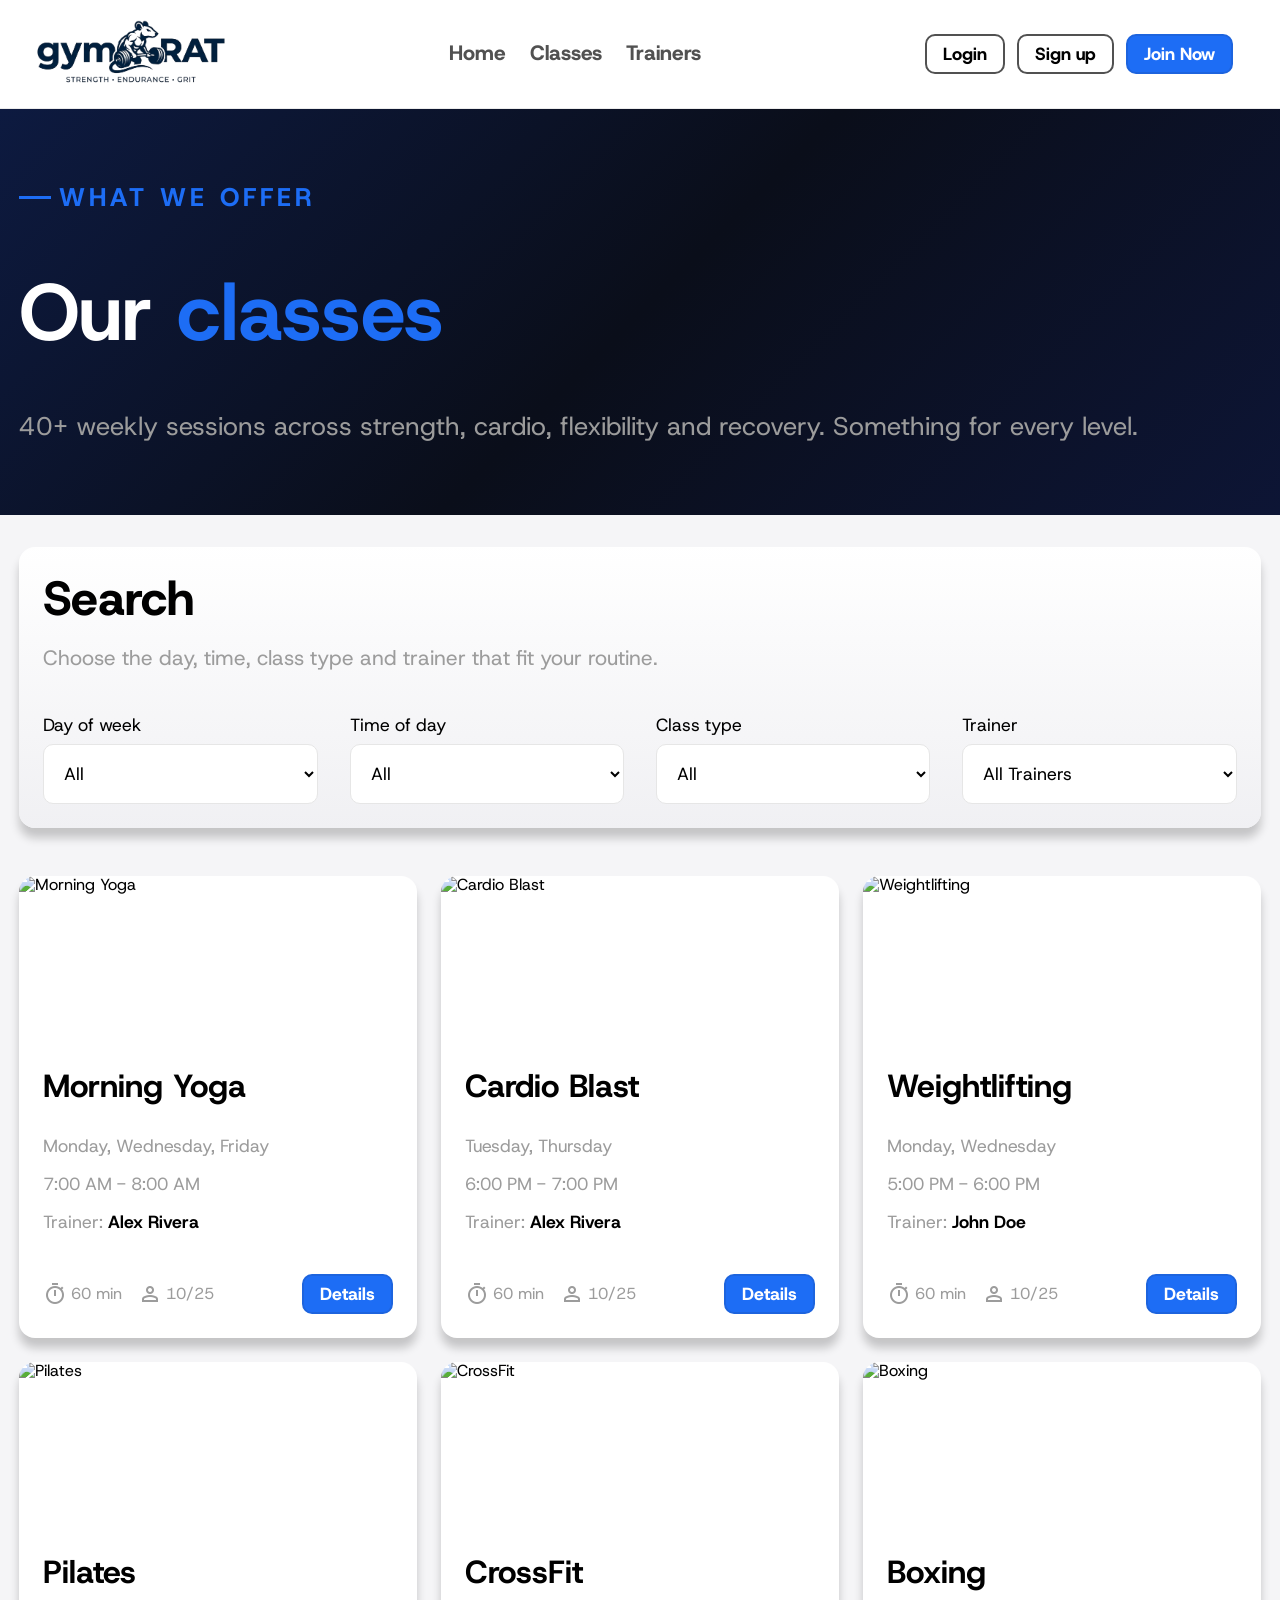
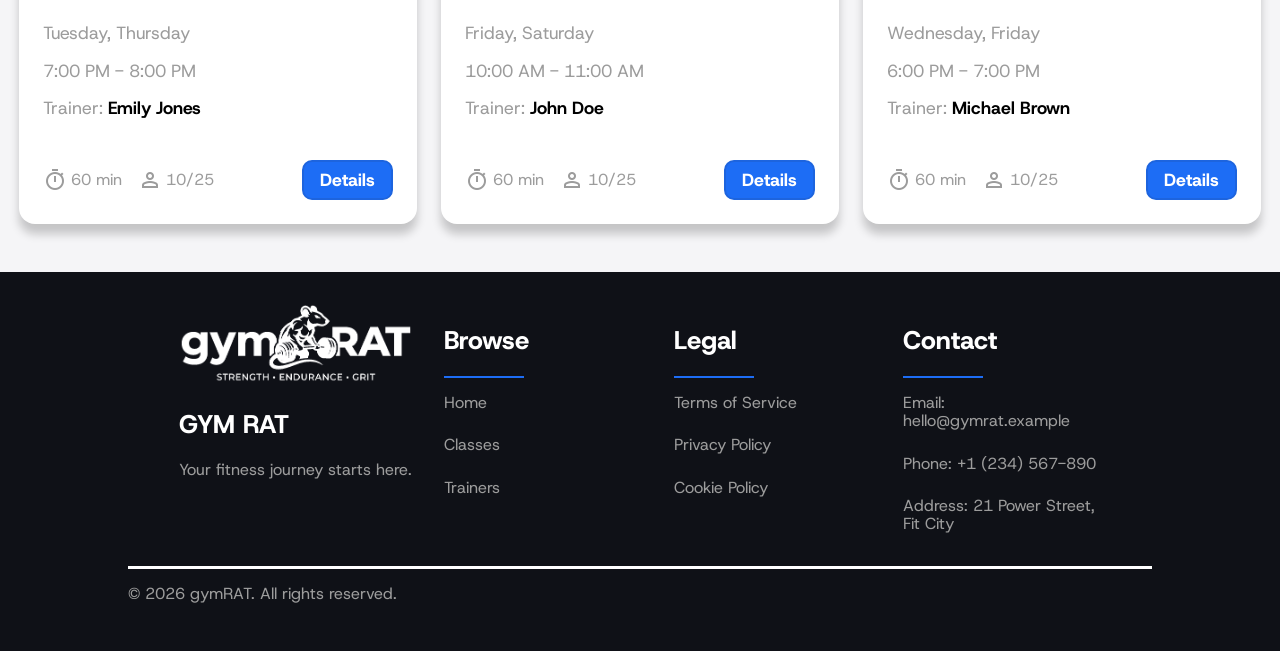
==== commit b8ad1900: "Refactor CSS structure and styles across multiple files; consolidate classes, enhance responsiveness" ====
--- a/html/classes.html
+++ b/html/classes.html
@@ -10,7 +10,7 @@
   <link rel="stylesheet" href="../css/base.css" />
   <link rel="stylesheet" href="../css/layout.css" />
   <link rel="stylesheet" href="../css/components.css" />
-  <link rel="stylesheet" href="../css/classes.css" />
+  <link rel="stylesheet" href="../css/page/classes.css" />
 </head>
 <body>
   <header>
--- a/css/layout.css
+++ b/css/layout.css
@@ -29,3 +29,11 @@
     margin-top: var(--section-x);
   }
 }
+
+@layer responsive {
+  @media (max-width: 40em){
+    .container {
+      max-width: 90%;
+    }
+  }
+}
--- a/css/components.css
+++ b/css/components.css
@@ -1,5 +1,4 @@
 @layer components {
-
   body > header {
     background-color: var(--color-secondary);
     padding: var(--space-s) 0;
@@ -47,7 +46,7 @@
         text-decoration: none;
         color: var(--color-gray);
         font-weight: var(--weight-strong);
-        font-size: var(--font-size-s);
+        font-size: var(--font-size-m);
         transition: color 0.3s ease;
 
         &:hover {
@@ -156,6 +155,66 @@
 
     &:hover {
       transform: translateY(-5px);
+    }
+  }
+
+  .class-list {
+    display: grid;
+    grid-template-columns: repeat(3, 1fr);
+    gap: var(--space-l);
+
+    padding-top: var(--space-xxl);
+  }
+
+  .class-card {
+    overflow: hidden;
+
+    & > header {
+      overflow: hidden;
+      height: 10em;
+      
+      & img {
+          width: 100%;
+          border-radius: 0;
+      }
+    }
+
+    & > section {
+      font-size: var(--font-size-s);
+      padding: 0 var(--space-l);
+
+      & .trainer {
+        color: var(--color-black);
+        font-weight: var(--weight-medium);
+
+        transition: color 300ms;
+      }
+
+      & .trainer:hover {
+        color: var(--color-primary);
+      }
+    }
+
+    & > footer {
+      display: flex;
+
+      justify-content: space-between;
+      align-items: center;
+      
+      padding: var(--space-l);
+
+      & section {
+        display: flex;
+        gap: var(--space-m);
+
+        padding: 0;
+
+        & > span {
+          display: flex;
+          align-items: center;
+          gap: var(--space-xxs);
+        }
+      }
     }
   }
 
@@ -276,6 +335,12 @@
       & section nav::before, address::before {
         width: 100%;
       }
+    }
+  }
+
+  @media (max-width: 65em) {
+    .class-list {
+      grid-template-columns: 1fr 1fr;
     }
   }
 
@@ -347,6 +412,61 @@
     }
   }
 
+  @media (max-width: 43em) {
+    .class-list {
+      grid-template-columns: 1fr;
+    }
+    .class-card {
+    display: grid;
+    grid-template-columns: 3fr 2fr;
+    grid-template-rows: auto auto;
+
+
+    & > header {
+      grid-row: 1 / span 2;
+      grid-column: 2;
+      height: 100%;
+
+      & img {
+        height: 100%;
+        object-fit: cover;
+      }
+    }
+
+    & > section {
+      & h3 {
+        margin: var(--space-s) 0;
+        font-size: var(--font-size-l);
+      }
+
+      & p {
+        font-size: var(--font-size-xs);
+      }
+
+      & p:last-of-type {
+        display: none;
+      }
+    }
+      
+    & > footer {
+      flex-direction: column;
+      align-items: start;
+      gap: var(--space-xs);
+
+      padding-top: 0;
+      padding-bottom: var(--space-s);
+
+      font-size: var(--font-size-xs); 
+  
+      & a {
+          width: 100%;
+          text-align: center;
+          padding: var(--space-xxs) 0;
+        }
+      }
+    }
+  }
+
   @media (max-width: 40em) {
     nav.container {
       & .logo {
@@ -354,4 +474,4 @@
       }
     }
   }
-}
+}
--- a/css/page/classes.css
+++ b/css/page/classes.css
@@ -0,0 +1,56 @@
+@layer page {
+
+  .intro p {
+    font-size: var(--font-size-l);
+  }
+
+  #filters {
+    display: flex;
+    flex-direction: column;
+    gap: var(--space-l);
+
+    padding: var(--space-l);
+    
+    background: linear-gradient(180deg, rgba(255,255,255,0.98), rgba(240,240,243,0.96));
+    border-radius: var(--radius-card);
+    box-shadow: var(--shadow-card);
+
+    & header > h2 {
+      margin: 0;
+    }
+
+    & header > p {
+      font-size: var(--font-size-m)
+    }
+
+    & form {
+      display: grid;
+      grid-template-columns: repeat(4, 1fr);
+      gap: var(--space-xl);
+
+      & label {
+        display: flex;
+        flex-direction: column;
+        font-size: var(--font-size-s);
+        gap: var(--space-xs);
+      }
+    }
+  }
+}
+
+@layer responsive {
+  @media (max-width: 65em) {
+    #filters form {
+      grid-template-columns: 1fr 1fr;
+      grid-template-rows: 1fr 1fr;
+    }
+  }
+
+  @media (max-width: 22em) {
+    #filters form {
+      grid-template-columns: 1fr;
+      grid-template-rows: repeat(4, 1fr);
+      row-gap: var(--space-m);
+    }
+  }
+}
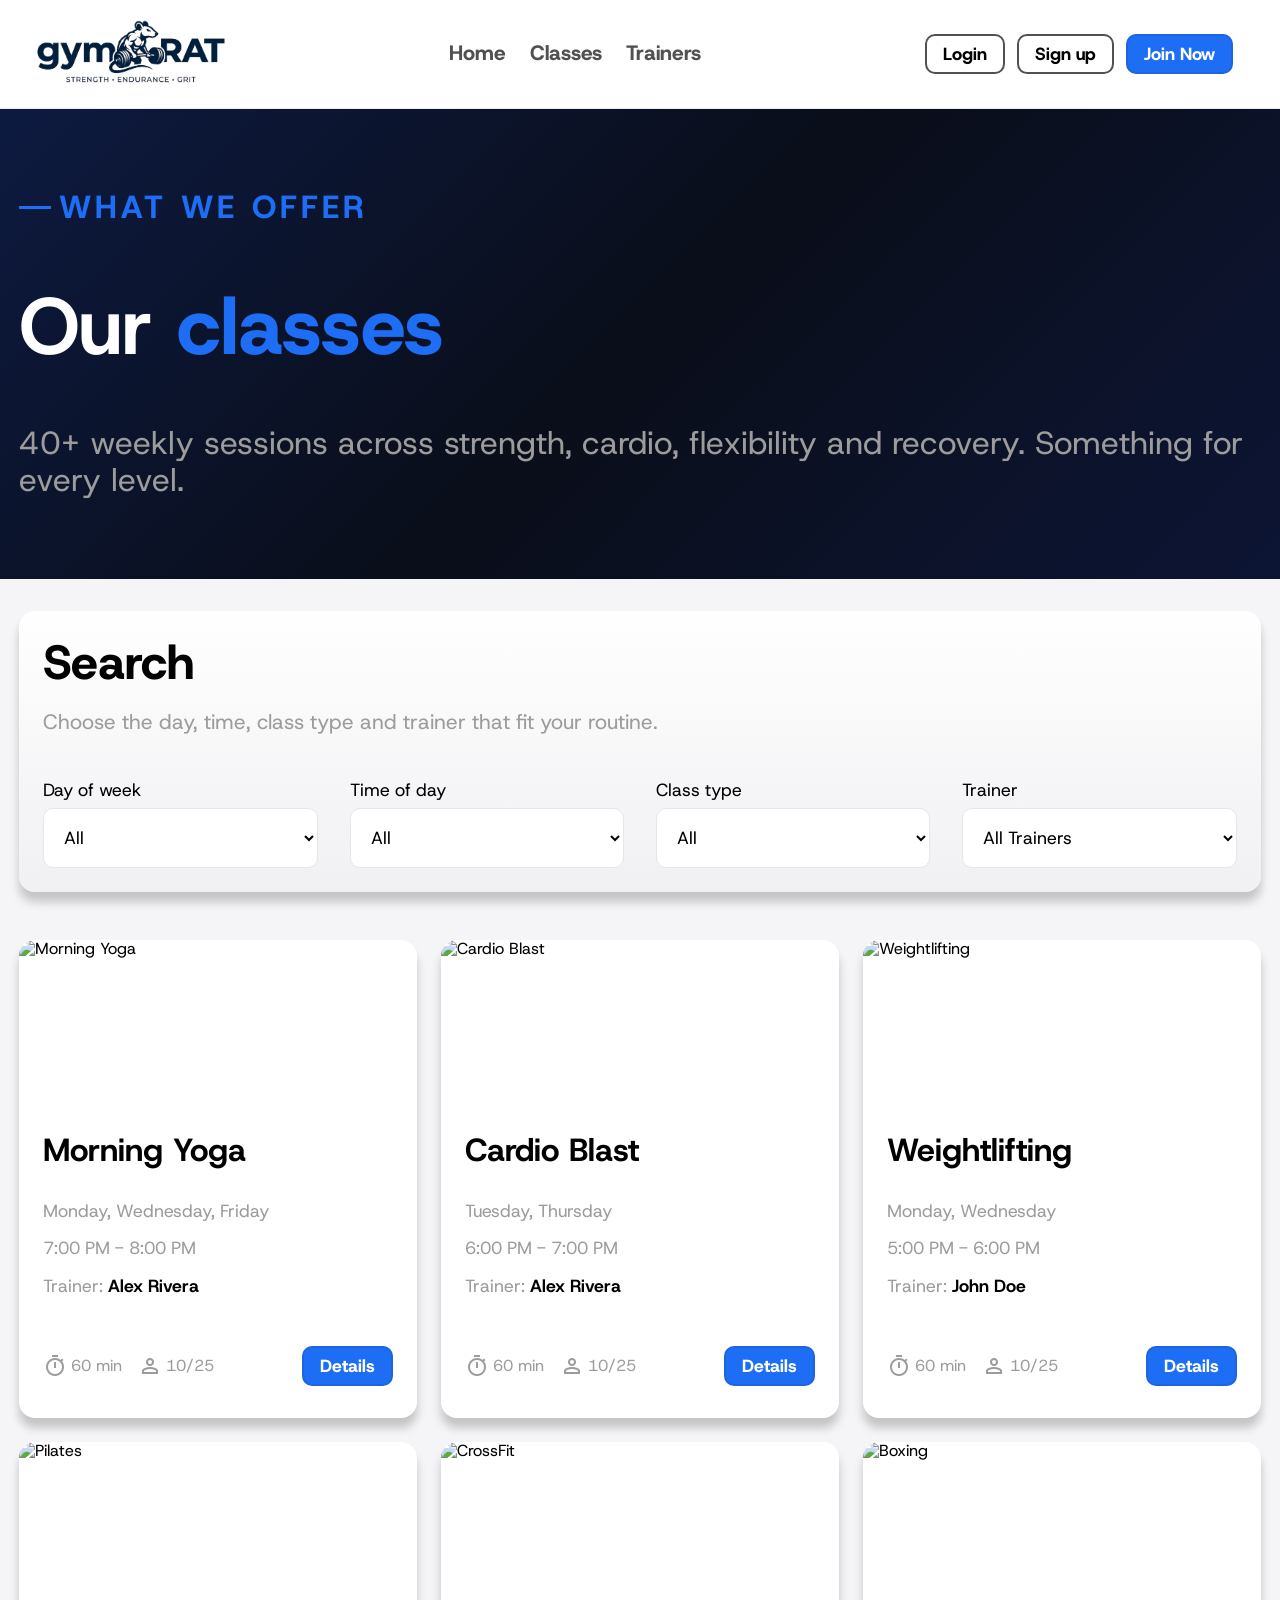
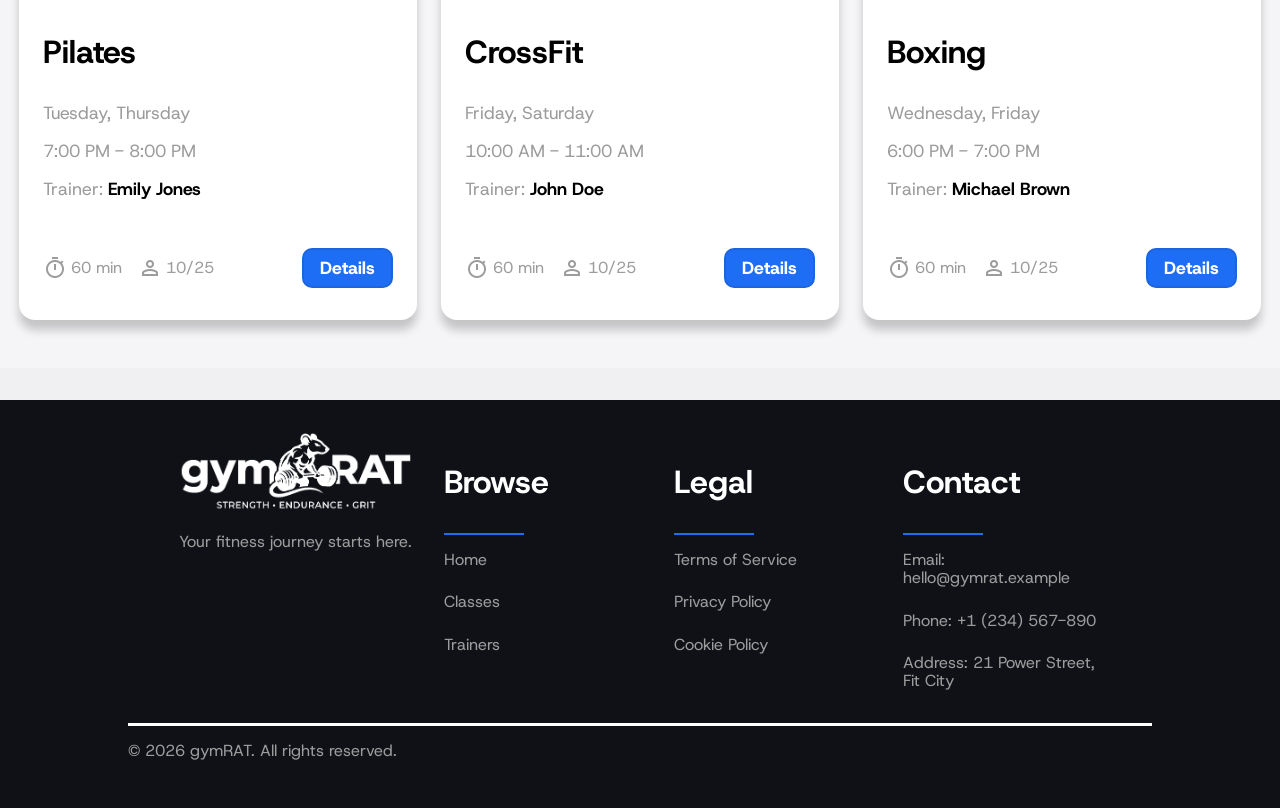
==== commit 6b264b46: "Refactor HTML structure and CSS styles across multiple files; update font sizes, enhance layout resp" ====
--- a/html/classes.html
+++ b/html/classes.html
@@ -3,7 +3,7 @@
 <head>
   <meta charset="UTF-8">
   <meta name="viewport" content="width=device-width, initial-scale=1.0">
-  <title>Classes</title>
+  <title>Classes - gymRAT</title>
   <link rel="stylesheet" href="https://fonts.googleapis.com/css2?family=Material+Symbols+Outlined" />
 
   <link rel="stylesheet" href="../css/normalize.css" />
@@ -30,7 +30,7 @@
       <ul class="auth-links">
         <li><a class="btn medium transparent-dark" href="login.html">Login</a></li>
         <li><a class="btn medium transparent-dark" href="signup.html">Sign up</a></li>
-        <li><a class="btn medium blue" href="#membership">Join Now</a></li>
+        <li><a class="btn medium blue" href="index.html#membership">Join Now</a></li>
       </ul>
     </nav>
   </header>
@@ -39,7 +39,7 @@
     <section class="intro">
       <div class="container">
         <p class="detail">WHAT WE OFFER</p>
-        <h1>Our <span class="highlighted">classes</span></h1>
+        <h1>Our <b>classes</b></h1>
         <p>40+ weekly sessions across strength, cardio, flexibility and recovery. Something for every level.</p>
       </div>
     </section>
@@ -110,21 +110,21 @@
             <section>
               <h3>Morning Yoga</h3>
               <p>Monday, Wednesday, Friday</p>
-              <p><time datetime="19:00">7:00 AM</time> - <time datetime="20:00">8:00 AM</time></p>
+              <p><time datetime="19:00">7:00 PM</time> - <time datetime="20:00">8:00 PM</time></p>
               <p>Trainer: <a class="trainer" href="trainer.html">Alex Rivera</a></p>
             </section>
 
             <footer>
                <section>
-                <span>
-                  <span class="material-symbols-outlined">timer</span>
-                  <time datetime="PT60M">60 min</time>
-                </span>
-
-                <span>
-                  <span class="material-symbols-outlined">person</span>
-                  <span>10/25</span>
-                </span>
+                <p>
+                  <span class="material-symbols-outlined">timer</span>
+                  <time datetime="PT60M">60 min</time>
+                </p>
+
+                <p>
+                  <span class="material-symbols-outlined">person</span>
+                  <span>10/25</span>
+                </p>
               </section>
               <a class="btn medium blue" href="class.html">Details</a>
             </footer>
@@ -138,21 +138,21 @@
             <section>
               <h3>Cardio Blast</h3>
               <p>Tuesday, Thursday</p>
-              <p><time datetime="18:00">6:00 PM</time> - <time datetime="19:00">7:00</time> PM</p>
+              <p><time datetime="18:00">6:00 PM</time> - <time datetime="19:00">7:00 PM</time></p>
               <p>Trainer: <a class="trainer" href="trainer.html">Alex Rivera</a></p>
             </section>
             
             <footer>
               <section>
-                <span>
-                  <span class="material-symbols-outlined">timer</span>
-                  <time datetime="PT60M">60 min</time>
-                </span>
-
-                <span>
-                  <span class="material-symbols-outlined">person</span>
-                  <span>10/25</span>
-                </span>
+                <p>
+                  <span class="material-symbols-outlined">timer</span>
+                  <time datetime="PT60M">60 min</time>
+                </p>
+
+                <p>
+                  <span class="material-symbols-outlined">person</span>
+                  <span>10/25</span>
+                </p>
               </section>
               <a class="btn medium blue" href="class.html">Details</a>
             </footer>
@@ -172,15 +172,15 @@
             
             <footer>
               <section>
-                <span>
-                  <span class="material-symbols-outlined">timer</span>
-                  <time datetime="PT60M">60 min</time>
-                </span>
-
-                <span>
-                  <span class="material-symbols-outlined">person</span>
-                  <span>10/25</span>
-                </span>
+                <p>
+                  <span class="material-symbols-outlined">timer</span>
+                  <time datetime="PT60M">60 min</time>
+                </p>
+
+                <p>
+                  <span class="material-symbols-outlined">person</span>
+                  <span>10/25</span>
+                </p>
               </section>
               <a class="btn medium blue" href="class.html">Details</a>
             </footer>
@@ -200,15 +200,15 @@
             
             <footer>
               <section>
-                <span>
-                  <span class="material-symbols-outlined">timer</span>
-                  <time datetime="PT60M">60 min</time>
-                </span>
-
-                <span>
-                  <span class="material-symbols-outlined">person</span>
-                  <span>10/25</span>
-                </span>
+                <p>
+                  <span class="material-symbols-outlined">timer</span>
+                  <time datetime="PT60M">60 min</time>
+                </p>
+
+                <p>
+                  <span class="material-symbols-outlined">person</span>
+                  <span>10/25</span>
+                </p>
               </section>
               <a class="btn medium blue" href="class.html">Details</a>
             </footer>
@@ -228,15 +228,15 @@
               
             <footer>
               <section>
-                <span>
-                  <span class="material-symbols-outlined">timer</span>
-                  <time datetime="PT60M">60 min</time>
-                </span>
-
-                <span>
-                  <span class="material-symbols-outlined">person</span>
-                  <span>10/25</span>
-                </span>
+                <p>
+                  <span class="material-symbols-outlined">timer</span>
+                  <time datetime="PT60M">60 min</time>
+                </p>
+
+                <p>
+                  <span class="material-symbols-outlined">person</span>
+                  <span>10/25</span>
+                </p>
               </section>
               <a class="btn medium blue" href="class.html">Details</a>
             </footer>
@@ -256,15 +256,15 @@
               
               <footer>
                 <section>
-                  <span>
+                  <p>
                     <span class="material-symbols-outlined">timer</span>
                     <time datetime="PT60M">60 min</time>
-                  </span>
-
-                  <span>
+                  </p>
+
+                  <p>
                     <span class="material-symbols-outlined">person</span>
                     <span>10/25</span>
-                  </span>
+                  </p>
                 </section>
                 <a class="btn medium blue" href="class.html">Details</a>
               </footer>
@@ -281,11 +281,10 @@
           <a href="index.html">
             <img src="../img/logo_outline_white.png" alt="gymRAT Logo" class="logo" />
           </a>
-          <h2>GYM RAT</h2>
           <p>Your fitness journey starts here.</p>
         </section>
         <section>
-          <h2>Browse</h2>
+          <h3>Browse</h3>
           <nav>
             <ul>
               <li><a href="index.html">Home</a></li>
@@ -295,7 +294,7 @@
           </nav>
         </section>
         <section>
-          <h2>Legal</h2>
+          <h3>Legal</h3>
           <nav>
             <ul>
               <li><a href="#">Terms of Service</a></li>
@@ -305,7 +304,7 @@
           </nav>
         </section>
         <section>
-          <h2>Contact</h2>
+          <h3>Contact</h3>
           <address>
             <ul>
               <li>Email: <a href="mailto:hello@gymrat.example">hello@gymrat.example</a></li>
--- a/css/base.css
+++ b/css/base.css
@@ -1,4 +1,3 @@
-@import url('https://fonts.googleapis.com/css2?family=Nunito+Sans:ital,opsz,wght@0,6..12,200..1000;1,6..12,200..1000&display=swap');
 @import url('https://fonts.googleapis.com/css2?family=Host+Grotesk:ital,wght@0,300..800;1,300..800&display=swap');
 
 @layer reset, base, layout, components, page, responsive;
@@ -40,7 +39,7 @@
     
     --font-size-h1: 5rem;
     --font-size-xl: 3rem;
-    --font-size-l: 1.6rem;
+    --font-size-l: 2rem;
     --font-size-m: 1.3rem;
     --font-size-s: 1.1rem;
     --font-size-xs: 0.85rem;
@@ -98,13 +97,13 @@
   }
 
   h3 {
-    font-size: 2rem;
+    font-size: var(--font-size-l);
     font-weight: var(--weight-medium);
   }
 
   h4 {
-    font-size: var(--font-size-m);
     margin: 0;
+    font-size: var(--font-size-s);
     font-weight: var(--weight-medium);
   }
 
@@ -113,7 +112,8 @@
   }
 
   ul {
-    list-style-type: none;
+    list-style: none;
+    padding: 0;
   }
 
   img {
@@ -131,11 +131,15 @@
     font: inherit;
 
     &:focus {
-      outline: none;
+      outline: 1px solid var(--color-gray);
     }
   } 
 
   select {
     cursor: pointer;
   }
+
+  b {
+    color: var(--color-primary);
+  }
 }
--- a/css/layout.css
+++ b/css/layout.css
@@ -3,6 +3,9 @@
   html,
   body {
     min-height: 100%;
+    
+    /* Offset for the sticky header */
+    scroll-padding-top: 6em;
   }
 
   body {
@@ -26,7 +29,7 @@
   }
 
   body > footer {
-    margin-top: var(--section-x);
+    margin-top: var(--space-xl);
   }
 }
 
--- a/css/components.css
+++ b/css/components.css
@@ -21,6 +21,72 @@
 
   body > footer {
     background-color: var(--color-footer);
+    padding: var(--space-xl) 0;
+
+    & .container {
+      max-width: 80%;
+      margin: auto;
+    }
+
+    & .grid {
+      display: flex;
+      flex-wrap: wrap;
+      justify-content: space-between;
+      width: 90%;
+      margin: 0 auto;
+      gap: var(--space-xl);
+    }
+
+    & section {
+      flex: 1;
+
+      & h3 {
+        color: var(--color-secondary);
+      }
+
+      & ul {
+        display: flex;
+        flex-direction: column;
+        gap: var(--space-l);
+      }
+
+      & nav::before, address::before {
+        content: '';
+        display: block;
+        width: 5rem;
+        height: 0.1rem;
+        background-color: var(--color-primary);
+        margin-bottom: var(--space-m);
+      }
+    }
+
+    & p,
+    & li,
+    & a {
+      color: var(--color-paragraph);
+      text-decoration: none;
+    }
+
+    & ul {
+      margin: 0;
+    }
+
+    & img.logo {
+      height: 5rem;
+    }
+
+    & address {
+      font-style: normal;
+    }
+
+    & a:hover {
+      color: var(--color-secondary);
+    }
+
+    & #copyright {
+      margin-top: var(--space-xl);
+      border-top: 3px solid var(--color-secondary);
+    }
   }
 
   nav.container {
@@ -209,17 +275,13 @@
 
         padding: 0;
 
-        & > span {
+        & > p {
           display: flex;
           align-items: center;
           gap: var(--space-xxs);
         }
       }
     }
-  }
-
-  span.highlighted {
-    color: var(--color-primary);
   }
 
   .detail {
@@ -237,87 +299,9 @@
       content: '';
       display: block;
       flex-shrink: 0;
-      width: 2rem;
+      width: var(--space-xl);
       height: 0.2rem;
       background: var(--color-primary);
-    }
-  }
-
-  footer {
-    padding: var(--space-xl) 0;
-
-    & .container {
-      max-width: 80%;
-      margin: auto;
-    }
-
-    & .grid {
-      display: flex;
-      flex-wrap: wrap;
-      justify-content: space-between;
-      width: 90%;
-      margin: 0 auto;
-      gap: var(--space-xl);
-    }
-
-    & section {
-      flex: 1;
-
-      & h2 {
-        font-size: var(--font-size-l);
-        color: var(--color-secondary);
-      }
-
-      & ul {
-        display: flex;
-        flex-direction: column;
-        gap: var(--space-l);
-      }
-
-      & nav::before, address::before {
-        content: '';
-        display: block;
-        width: 5rem;
-        height: 0.1rem;
-        background-color: var(--color-primary);
-        margin-bottom: var(--space-m);
-      }
-    }
-
-    & p,
-    & li,
-    & a {
-      color: var(--color-paragraph);
-      text-decoration: none;
-    }
-
-    & ul {
-      list-style: none;
-      margin: 0;
-      padding: 0;
-    }
-
-    & img.logo {
-      height: 5rem;
-    }
-
-    & address {
-      font-style: normal;
-    }
-
-    & a:hover {
-      color: var(--color-secondary);
-    }
-
-    & #summary h2 {
-      font-size: var(--font-size-l);
-      font-weight: var(--weight-strong);
-      color: var(--color-secondary);
-    }
-
-    & #copyright {
-      margin-top: var(--space-xl);
-      border-top: 3px solid var(--color-secondary);
     }
   }
 }
@@ -332,7 +316,7 @@
         text-align: center;
       }
 
-      & section nav::before, address::before {
+      & section nav::before, & section address::before {
         width: 100%;
       }
     }
@@ -348,7 +332,7 @@
     .hamburger {
       display: inline-block;
       cursor: pointer;
-      font-size: 2rem;
+      font-size: var(--font-size-l);
       color: var(--color-text);
 
       &::before {
@@ -381,7 +365,7 @@
         & li a {
           display: inline-block;
           border: none;
-          font-size: 1.5rem;
+          font-size: var(--font-size-l);
           padding: var(--space-s) 0;
           text-align: center;
           color: var(--color-nav);
@@ -470,7 +454,7 @@
   @media (max-width: 40em) {
     nav.container {
       & .logo {
-        height: 3em;
+        height: var(--space-xxl);
       }
     }
   }
--- a/css/page/classes.css
+++ b/css/page/classes.css
@@ -33,6 +33,10 @@
         flex-direction: column;
         font-size: var(--font-size-s);
         gap: var(--space-xs);
+
+        & select:focus {
+          outline: 2px solid var(--color-primary-border);
+        }
       }
     }
   }
@@ -46,7 +50,15 @@
     }
   }
 
+  @media (max-width: 43em) {
+    .intro .container {
+        flex-direction: column;
+        text-align: center;
+    }
+  }
+
   @media (max-width: 22em) {
+
     #filters form {
       grid-template-columns: 1fr;
       grid-template-rows: repeat(4, 1fr);
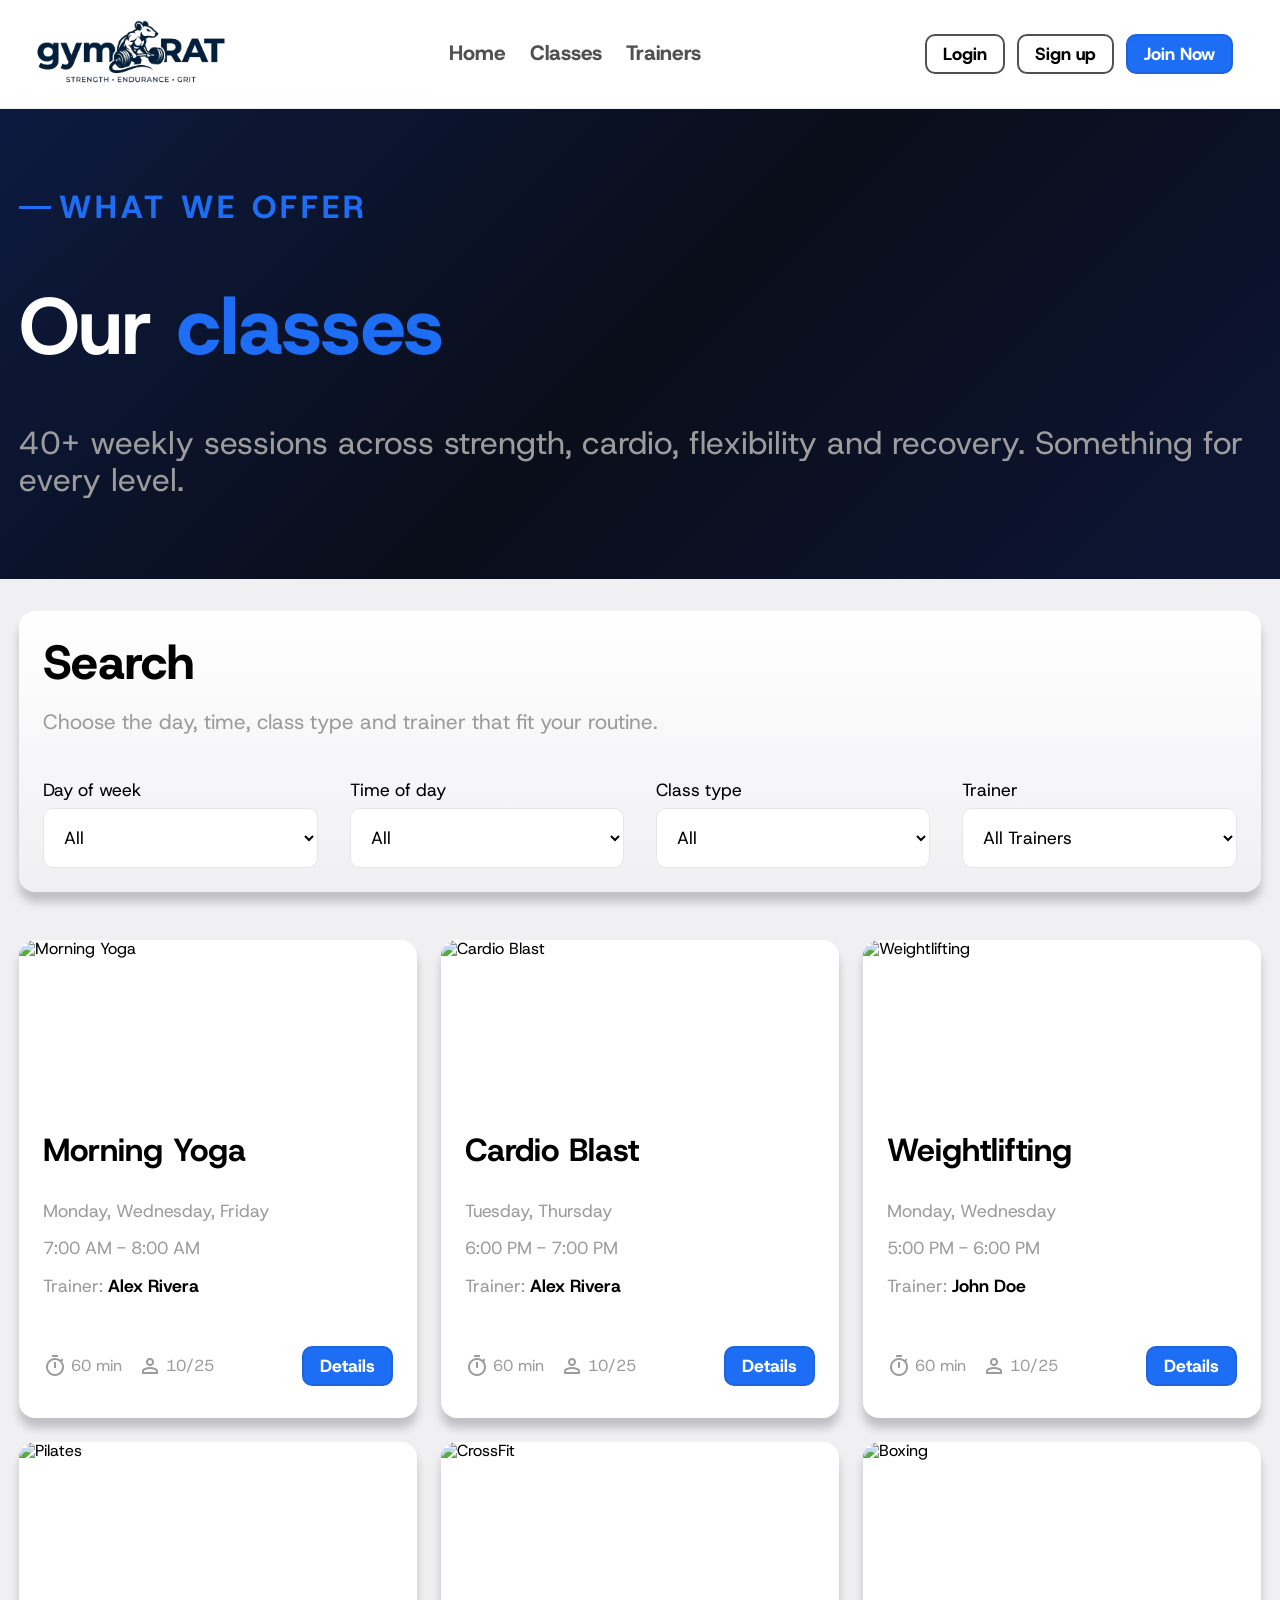
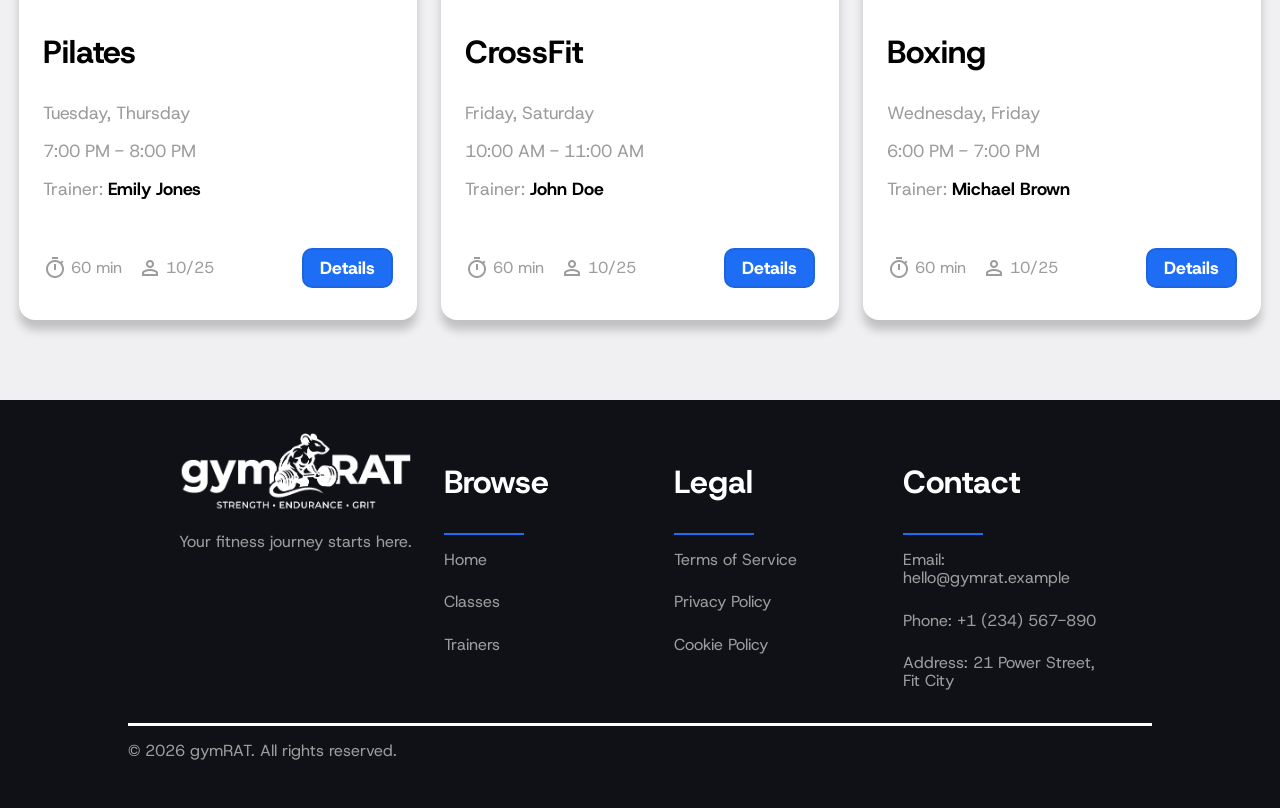
==== commit d7e98d47: "Resolved merge conflict and Refactored html files" ====
--- a/html/classes.html
+++ b/html/classes.html
@@ -3,24 +3,24 @@
 <head>
   <meta charset="UTF-8">
   <meta name="viewport" content="width=device-width, initial-scale=1.0">
-  <title>Classes - gymRAT</title>
-  <link rel="stylesheet" href="https://fonts.googleapis.com/css2?family=Material+Symbols+Outlined" />
-
-  <link rel="stylesheet" href="../css/normalize.css" />
-  <link rel="stylesheet" href="../css/base.css" />
-  <link rel="stylesheet" href="../css/layout.css" />
-  <link rel="stylesheet" href="../css/components.css" />
-  <link rel="stylesheet" href="../css/page/classes.css" />
+  <title>Classes - gymRat</title>
+  <link rel="stylesheet" href="https://fonts.googleapis.com/css2?family=Material+Symbols+Outlined" >
+
+  <link rel="stylesheet" href="../css/normalize.css" >
+  <link rel="stylesheet" href="../css/base.css" >
+  <link rel="stylesheet" href="../css/layout.css" >
+  <link rel="stylesheet" href="../css/components.css" >
+  <link rel="stylesheet" href="../css/page/classes.css" >
 </head>
 <body>
   <header>
     <nav class="container">
       <a href="index.html">
-        <img src="../img/logo_outline.png" alt="gymRAT Logo" class="logo" />
+        <img src="../img/logo_outline.png" alt="gymRAT Logo" class="logo" >
       </a>
       
       <label class="hamburger">
-        <input type="checkbox" class="nav-toggle" />
+        <input type="checkbox" class="nav-toggle" >
       </label>
       <ul class="nav-links">
         <li><a href="index.html">Home</a></li>
@@ -35,254 +35,249 @@
     </nav>
   </header>
   <main>
-
-    <section class="intro">
-      <div class="container">
+    <div class="intro">
+      <section class="container">
         <p class="detail">WHAT WE OFFER</p>
         <h1>Our <b>classes</b></h1>
         <p>40+ weekly sessions across strength, cardio, flexibility and recovery. Something for every level.</p>
+      </section>
+    </div>
+    
+    <div class="container">
+      <section id="filters">
+
+        <header>
+          <h2>Search</h2>
+          <p>Choose the day, time, class type and trainer that fit your routine.</p>
+        </header>
+
+        <form>
+          <label> Day of week
+            <select name="week-day">
+              <option value="all" selected>All</option>
+              <option value="monday">Monday</option>
+              <option value="tuesday">Tuesday</option>
+              <option value="wednesday">Wednesday</option>
+              <option value="thursday">Thursday</option>
+              <option value="friday">Friday</option>
+              <option value="saturday">Saturday</option>
+              <option value="sunday">Sunday</option>
+            </select>
+          </label>
+
+          <label> Time of day
+            <select name="time">
+              <option value="all" selected>All</option>
+              <option value="morning">Morning</option>
+              <option value="afternoon">Afternoon</option>
+              <option value="evening">Evening</option>
+            </select>
+          </label>
+
+          <label> Class type
+            <select name="type">
+              <option value="all" selected>All</option>
+              <option value="weightlifting">Weightlifting</option>
+              <option value="yoga">Yoga</option>
+              <option value="pilates">Pilates</option>
+              <option value="cardio">Cardio</option>
+              <option value="boxing">Boxing</option>
+              <option value="crossfit">CrossFit</option>
+            </select>
+          </label>
+
+          <label> Trainer
+            <select name="trainer">
+              <option value="all" selected>All Trainers</option>
+              <option value="john-doe">John Doe</option>
+              <option value="jane-smith">Jane Smith</option>
+              <option value="michael-brown">Michael Brown</option>
+              <option value="emily-jones">Emily Jones</option>
+            </select>
+          </label>
+        </form>
+      </section>
+
+      <div class="class-list">
+        <article class="card class-card">
+          <header>
+            <img src="https://picsum.photos/400/300" alt="Morning Yoga">
+          </header>
+          <div>
+            <h3>Morning Yoga</h3> 
+            <p>Monday, Wednesday, Friday</p>
+            <p><time datetime="19:00">7:00 AM</time> - <time datetime="20:00">8:00 AM</time></p>
+            <p>Trainer: <a class="trainer" href="trainer.html">Alex Rivera</a></p>
+          </div>
+
+          <footer>
+              <div> 
+              <p>
+                <span class="material-symbols-outlined">timer</span>
+                <time datetime="PT60M">60 min</time>
+              </p>
+
+              <p>
+                <span class="material-symbols-outlined">person</span>
+                <span>10/25</span>
+              </p>
+            </div>
+            <a class="btn medium blue" href="class.html">Details</a>
+          </footer>
+        </article>
+
+        <article class="card class-card">
+          <header>
+            <img src="https://picsum.photos/400/300" alt="Cardio Blast">
+          </header>
+          
+          <div>
+            <h3>Cardio Blast</h3>
+            <p>Tuesday, Thursday</p>
+            <p><time datetime="18:00">6:00 PM</time> - <time datetime="19:00">7:00</time> PM</p>
+            <p>Trainer: <a class="trainer" href="trainer.html">Alex Rivera</a></p>
+          </div>
+          
+          <footer>
+            <div>
+              <p>
+                <span class="material-symbols-outlined">timer</span>
+                <time datetime="PT60M">60 min</time>
+              </p>
+
+              <p>
+                <span class="material-symbols-outlined">person</span>
+                <span>10/25</span>
+              </p>
+            </div>
+            <a class="btn medium blue" href="class.html">Details</a>
+          </footer>
+        </article>
+
+        <article class="card class-card">
+          <header>
+            <img src="https://picsum.photos/400/300" alt="Weightlifting">
+          </header>
+          
+          <div>
+            <h3>Weightlifting</h3>
+            <p>Monday, Wednesday</p>
+            <p><time datetime="17:00">5:00 PM</time> - <time datetime="18:00">6:00 PM</time></p>
+            <p>Trainer: <a class="trainer" href="trainer.html">John Doe</a></p>
+          </div>
+          
+          <footer>
+            <div>
+              <p>
+                <span class="material-symbols-outlined">timer</span>
+                <time datetime="PT60M">60 min</time>
+              </p>
+
+              <p>
+                <span class="material-symbols-outlined">person</span>
+                <span>10/25</span>
+              </p>
+            </div>
+            <a class="btn medium blue" href="class.html">Details</a>
+          </footer>
+        </article>
+
+        <article class="card class-card">
+          <header>
+            <img src="https://picsum.photos/400/300" alt="Pilates">
+          </header>
+          
+          <div>
+            <h3>Pilates</h3>
+            <p>Tuesday, Thursday</p>
+            <p><time datetime="19:00">7:00 PM</time> - <time datetime="20:00">8:00 PM</time></p>
+            <p>Trainer: <a class="trainer" href="trainer.html">Emily Jones</a></p>
+          </div>
+          
+          <footer>
+            <div>
+              <p>
+                <span class="material-symbols-outlined">timer</span>
+                <time datetime="PT60M">60 min</time>
+              </p>
+
+              <p>
+                <span class="material-symbols-outlined">person</span>
+                <span>10/25</span>
+              </p>
+            </div>
+            <a class="btn medium blue" href="class.html">Details</a>
+          </footer>
+        </article>
+
+        <article class="card class-card">
+          <header>
+            <img src="https://picsum.photos/400/300" alt="CrossFit">
+          </header>
+          
+          <div>
+            <h3>CrossFit</h3>
+            <p>Friday, Saturday</p>
+            <p><time datetime="10:00">10:00 AM</time> - <time datetime="11:00">11:00 AM</time></p>
+            <p>Trainer: <a class="trainer" href="trainer.html">John Doe</a></p>
+          </div>
+            
+          <footer>
+            <div>
+              <p>
+                <span class="material-symbols-outlined">timer</span>
+                <time datetime="PT60M">60 min</time>
+              </p>
+
+              <p>
+                <span class="material-symbols-outlined">person</span>
+                <span>10/25</span>
+              </p>
+            </div>
+            <a class="btn medium blue" href="class.html">Details</a>
+          </footer>
+        </article>
+
+        <article class="card class-card">
+          <header>
+            <img src="https://picsum.photos/400/300" alt="Boxing">
+          </header>
+          
+          <div>
+            <h3>Boxing</h3>
+            <p>Wednesday, Friday</p>
+            <p><time datetime="18:00">6:00 PM</time> - <time datetime="19:00">7:00 PM</time></p>
+            <p>Trainer: <a class="trainer" href="trainer.html">Michael Brown</a></p>
+          </div>
+          
+          <footer>
+            <div>
+              <p>
+                <span class="material-symbols-outlined">timer</span>
+                <time datetime="PT60M">60 min</time>
+              </p>
+
+              <p>
+                <span class="material-symbols-outlined">person</span>
+                <span>10/25</span>
+              </p>
+            </div>
+            <a class="btn medium blue" href="class.html">Details</a>
+          </footer>
+        </article>
       </div>
-    </section>
-
-    <section>
-      <div class="container">
-        <section id="filters">
-
-          <header>
-            <h2>Search</h2>
-            <p>Choose the day, time, class type and trainer that fit your routine.</p>
-          </header>
-
-          <form>
-            <label> Day of week
-              <select name="week-day">
-                <option value="all" selected>All</option>
-                <option value="monday">Monday</option>
-                <option value="tuesday">Tuesday</option>
-                <option value="wednesday">Wednesday</option>
-                <option value="thursday">Thursday</option>
-                <option value="friday">Friday</option>
-                <option value="saturday">Saturday</option>
-                <option value="sunday">Sunday</option>
-              </select>
-            </label>
-
-            <label> Time of day
-              <select name="time">
-                <option value="all" selected>All</option>
-                <option value="morning">Morning</option>
-                <option value="afternoon">Afternoon</option>
-                <option value="evening">Evening</option>
-              </select>
-            </label>
-
-            <label> Class type
-              <select name="type">
-                <option value="all" selected>All</option>
-                <option value="weightlifting">Weightlifting</option>
-                <option value="yoga">Yoga</option>
-                <option value="pilates">Pilates</option>
-                <option value="cardio">Cardio</option>
-                <option value="boxing">Boxing</option>
-                <option value="crossfit">CrossFit</option>
-              </select>
-            </label>
-
-            <label> Trainer
-              <select name="trainer">
-                <option value="all" selected>All Trainers</option>
-                <option value="john-doe">John Doe</option>
-                <option value="jane-smith">Jane Smith</option>
-                <option value="michael-brown">Michael Brown</option>
-                <option value="emily-jones">Emily Jones</option>
-              </select>
-            </label>
-          </form>
-        
-        </section>
-
-        <section class="class-list">
-          <article class="card class-card">
-            <header>
-              <img src="https://picsum.photos/400/300" alt="Morning Yoga">
-            </header>
-
-            <section>
-              <h3>Morning Yoga</h3>
-              <p>Monday, Wednesday, Friday</p>
-              <p><time datetime="19:00">7:00 PM</time> - <time datetime="20:00">8:00 PM</time></p>
-              <p>Trainer: <a class="trainer" href="trainer.html">Alex Rivera</a></p>
-            </section>
-
-            <footer>
-               <section>
-                <p>
-                  <span class="material-symbols-outlined">timer</span>
-                  <time datetime="PT60M">60 min</time>
-                </p>
-
-                <p>
-                  <span class="material-symbols-outlined">person</span>
-                  <span>10/25</span>
-                </p>
-              </section>
-              <a class="btn medium blue" href="class.html">Details</a>
-            </footer>
-          </article>
-
-          <article class="card class-card">
-            <header>
-              <img src="https://picsum.photos/400/300" alt="Cardio Blast">
-            </header>
-            
-            <section>
-              <h3>Cardio Blast</h3>
-              <p>Tuesday, Thursday</p>
-              <p><time datetime="18:00">6:00 PM</time> - <time datetime="19:00">7:00 PM</time></p>
-              <p>Trainer: <a class="trainer" href="trainer.html">Alex Rivera</a></p>
-            </section>
-            
-            <footer>
-              <section>
-                <p>
-                  <span class="material-symbols-outlined">timer</span>
-                  <time datetime="PT60M">60 min</time>
-                </p>
-
-                <p>
-                  <span class="material-symbols-outlined">person</span>
-                  <span>10/25</span>
-                </p>
-              </section>
-              <a class="btn medium blue" href="class.html">Details</a>
-            </footer>
-          </article>
-
-          <article class="card class-card">
-            <header>
-              <img src="https://picsum.photos/400/300" alt="Weightlifting">
-            </header>
-            
-            <section>
-              <h3>Weightlifting</h3>
-              <p>Monday, Wednesday</p>
-              <p><time datetime="17:00">5:00 PM</time> - <time datetime="18:00">6:00 PM</time></p>
-              <p>Trainer: <a class="trainer" href="trainer.html">John Doe</a></p>
-            </section>
-            
-            <footer>
-              <section>
-                <p>
-                  <span class="material-symbols-outlined">timer</span>
-                  <time datetime="PT60M">60 min</time>
-                </p>
-
-                <p>
-                  <span class="material-symbols-outlined">person</span>
-                  <span>10/25</span>
-                </p>
-              </section>
-              <a class="btn medium blue" href="class.html">Details</a>
-            </footer>
-          </article>
-
-          <article class="card class-card">
-            <header>
-              <img src="https://picsum.photos/400/300" alt="Pilates">
-            </header>
-            
-            <section>
-              <h3>Pilates</h3>
-              <p>Tuesday, Thursday</p>
-              <p><time datetime="19:00">7:00 PM</time> - <time datetime="20:00">8:00 PM</time></p>
-              <p>Trainer: <a class="trainer" href="trainer.html">Emily Jones</a></p>
-            </section>
-            
-            <footer>
-              <section>
-                <p>
-                  <span class="material-symbols-outlined">timer</span>
-                  <time datetime="PT60M">60 min</time>
-                </p>
-
-                <p>
-                  <span class="material-symbols-outlined">person</span>
-                  <span>10/25</span>
-                </p>
-              </section>
-              <a class="btn medium blue" href="class.html">Details</a>
-            </footer>
-          </article>
-
-          <article class="card class-card">
-            <header>
-              <img src="https://picsum.photos/400/300" alt="CrossFit">
-            </header>
-            
-            <section>
-              <h3>CrossFit</h3>
-              <p>Friday, Saturday</p>
-              <p><time datetime="10:00">10:00 AM</time> - <time datetime="11:00">11:00 AM</time></p>
-              <p>Trainer: <a class="trainer" href="trainer.html">John Doe</a></p>
-            </section>
-              
-            <footer>
-              <section>
-                <p>
-                  <span class="material-symbols-outlined">timer</span>
-                  <time datetime="PT60M">60 min</time>
-                </p>
-
-                <p>
-                  <span class="material-symbols-outlined">person</span>
-                  <span>10/25</span>
-                </p>
-              </section>
-              <a class="btn medium blue" href="class.html">Details</a>
-            </footer>
-          </article>
-
-            <article class="card class-card">
-              <header>
-                <img src="https://picsum.photos/400/300" alt="Boxing">
-              </header>
-              
-              <section>
-                <h3>Boxing</h3>
-                <p>Wednesday, Friday</p>
-                <p><time datetime="18:00">6:00 PM</time> - <time datetime="19:00">7:00 PM</time></p>
-                <p>Trainer: <a class="trainer" href="trainer.html">Michael Brown</a></p>
-              </section>
-              
-              <footer>
-                <section>
-                  <p>
-                    <span class="material-symbols-outlined">timer</span>
-                    <time datetime="PT60M">60 min</time>
-                  </p>
-
-                  <p>
-                    <span class="material-symbols-outlined">person</span>
-                    <span>10/25</span>
-                  </p>
-                </section>
-                <a class="btn medium blue" href="class.html">Details</a>
-              </footer>
-            </article>
-        </section>
-      </div>
-    </section>   
+    </div>
   </main>
 
   <footer>
     <div class="container">
       <div class="grid">
-        <section id="summary">
+        <div id="summary">
           <a href="index.html">
-            <img src="../img/logo_outline_white.png" alt="gymRAT Logo" class="logo" />
+            <img src="../img/logo_outline_white.png" alt="gymRAT Logo" class="logo" >
           </a>
           <p>Your fitness journey starts here.</p>
-        </section>
+        </div>
         <section>
           <h3>Browse</h3>
           <nav>
@@ -314,9 +309,9 @@
           </address>
         </section>
       </div>
-      <section id="copyright">
+      <div id="copyright">
         <p>&copy; 2026 gymRAT. All rights reserved.</p>
-      </section>
+      </div>
     </div>
   </footer>
 </body>
--- a/css/base.css
+++ b/css/base.css
@@ -1,6 +1,4 @@
 @import url('https://fonts.googleapis.com/css2?family=Host+Grotesk:ital,wght@0,300..800;1,300..800&display=swap');
-
-@layer reset, base, layout, components, page, responsive;
 
 /* CSS Variables */
 @layer base {
@@ -37,23 +35,13 @@
     /* Font related */
     --font: 'Host Grotesk';
     
+    /* Font sizes */
     --font-size-h1: 5rem;
     --font-size-xl: 3rem;
     --font-size-l: 2rem;
     --font-size-m: 1.3rem;
     --font-size-s: 1.1rem;
     --font-size-xs: 0.85rem;
-
-    --weight-strong: 800;
-    --weight-medium: 700;
-    --weight-weak: 600;
-
-    /* Border radius */
-    --radius-button: 10px;
-    --radius-card: 16px;
-    --radius-img: 16px;
-
-    --shadow-card: 0 10px 10px rgba(0, 0, 0, 0.2);
 
     /* Spacings */
     --space-xxs: 0.25rem;
@@ -63,6 +51,17 @@
     --space-l: 1.5rem;
     --space-xl: 2rem;
     --space-xxl: 3rem;
+
+    --weight-strong: 800;
+    --weight-medium: 700;
+    --weight-weak: 600;
+
+    /* Border radius */
+    --radius-button: 10px;
+    --radius-card: 16px;
+    --radius-img: 16px;
+
+    --shadow-card: 0 10px 10px rgba(0, 0, 0, 0.2);
   }
 
   /* After clicking on a link the page will scroll smoothly */
@@ -143,3 +142,90 @@
     color: var(--color-primary);
   }
 }
+
+@layer responsive {
+
+  @media (max-width: 75em) {
+    :root {
+       /* Font sizes */
+      --font-size-h1: 5rem;
+      --font-size-xl: 3rem;
+      --font-size-l: 2rem;
+      --font-size-m: 1.3rem;
+      --font-size-s: 1.1rem;
+      --font-size-xs: 0.85rem;
+
+      /* Spacings */
+      --space-xxs: 0.25rem;
+      --space-xs: 0.5rem;
+      --space-s: 0.75rem;
+      --space-m: 1rem;
+      --space-l: 1.5rem;
+      --space-xl: 2rem;
+      --space-xxl: 3rem;
+    }
+  }
+
+  @media (max-width: 60em) {
+    :root {
+      /* Font sizes */
+      --font-size-h1: 4rem;
+      --font-size-xl: 2.4rem;
+      --font-size-l: 1.6rem;
+      --font-size-m: 1.04rem;
+      --font-size-s: 0.88rem;
+      --font-size-xs: 0.68rem;
+
+      /* Spacings */
+      --space-xxs: 0.2rem;
+      --space-xs: 0.4rem;
+      --space-s: 0.6rem;
+      --space-m: 0.8rem;
+      --space-l: 1.2rem;
+      --space-xl: 1.6rem;
+      --space-xxl: 2.4rem;
+    }
+  }
+
+  @media (max-width: 40em) {
+    :root {
+       /* Font sizes */
+      --font-size-h1: 3.5rem;
+      --font-size-xl: 2.1rem;
+      --font-size-l: 1.4rem;
+      --font-size-m: 0.91rem;
+      --font-size-s: 0.77rem;
+      --font-size-xs: 0.595rem;
+
+      /* Spacings */
+      --space-xxs: 0.175rem;
+      --space-xs: 0.35rem;
+      --space-s: 0.525rem;
+      --space-m: 0.7rem;
+      --space-l: 1.05rem;
+      --space-xl: 1.4rem;
+      --space-xxl: 2.1rem;
+    }
+  }
+
+  @media (max-width: 30em) {
+    :root {
+       /* Font sizes */
+      --font-size-h1: 3.25rem;
+      --font-size-xl: 1.95rem;
+      --font-size-l: 1.3rem;
+      --font-size-m: 0.845rem;
+      --font-size-s: 0.715rem;
+      --font-size-xs: 0.5525rem;
+
+      /* Spacings */
+      --space-xxs: 0.1625rem;
+      --space-xs: 0.325rem;
+      --space-s: 0.4875rem;
+      --space-m: 0.65rem;
+      --space-l: 0.975rem;
+      --space-xl: 1.3rem;
+      --space-xxl: 1.95rem;
+    }
+  }
+}
--- a/css/layout.css
+++ b/css/layout.css
@@ -24,7 +24,8 @@
     margin: 0 auto;
   }
 
-  main > section {
+  main > section,
+  main > div {
     padding: var(--space-xl) 0 var(--space-xxl);
   }
 
--- a/css/components.css
+++ b/css/components.css
@@ -245,7 +245,7 @@
       }
     }
 
-    & > section {
+    & > div {
       font-size: var(--font-size-s);
       padding: 0 var(--space-l);
 
@@ -269,10 +269,10 @@
       
       padding: var(--space-l);
 
-      & section {
+      & div {
         display: flex;
         gap: var(--space-m);
-
+        
         padding: 0;
 
         & > p {
@@ -405,7 +405,6 @@
     grid-template-columns: 3fr 2fr;
     grid-template-rows: auto auto;
 
-
     & > header {
       grid-row: 1 / span 2;
       grid-column: 2;
@@ -417,12 +416,12 @@
       }
     }
 
-    & > section {
+    & > div {
       & h3 {
         margin: var(--space-s) 0;
         font-size: var(--font-size-l);
       }
-
+      
       & p {
         font-size: var(--font-size-xs);
       }
@@ -441,6 +440,8 @@
       padding-bottom: var(--space-s);
 
       font-size: var(--font-size-xs); 
+
+      
   
       & a {
           width: 100%;
--- a/css/page/classes.css
+++ b/css/page/classes.css
@@ -20,7 +20,7 @@
     }
 
     & header > p {
-      font-size: var(--font-size-m)
+      font-size: var(--font-size-m);
     }
 
     & form {
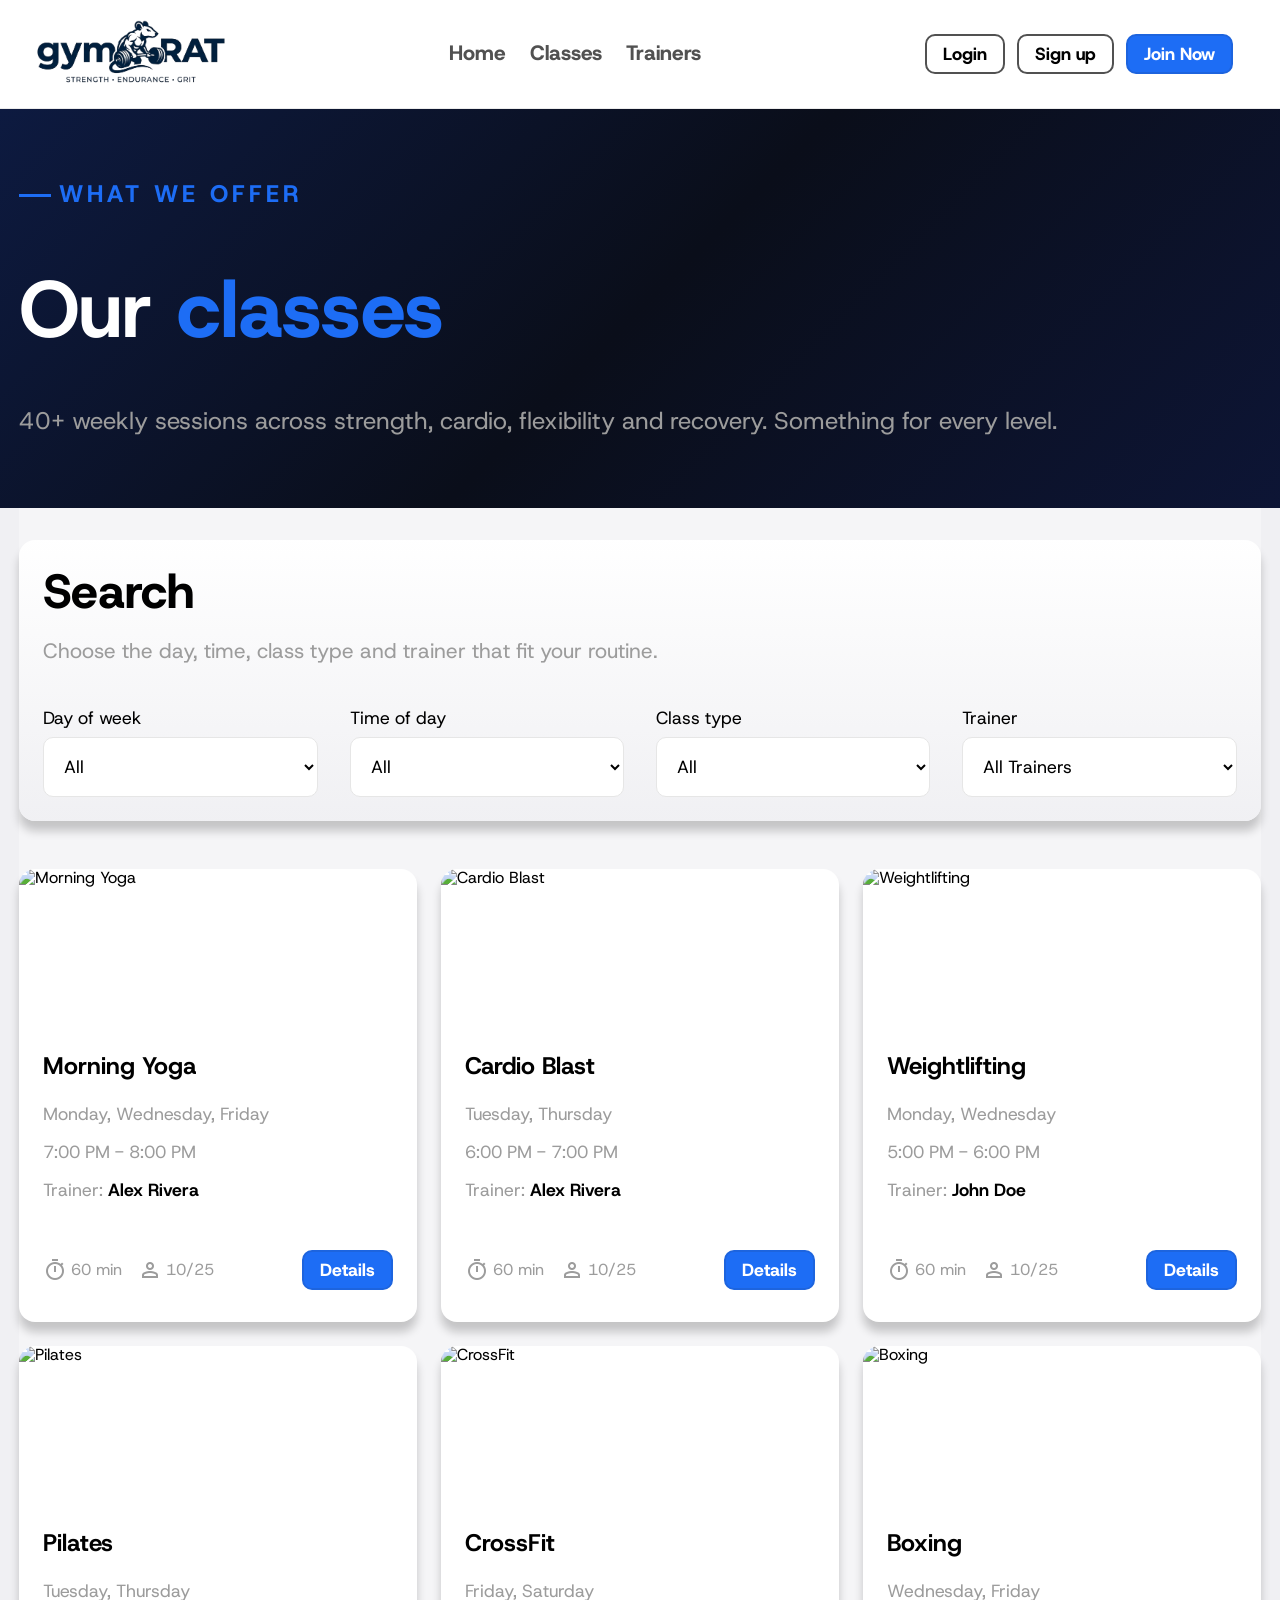
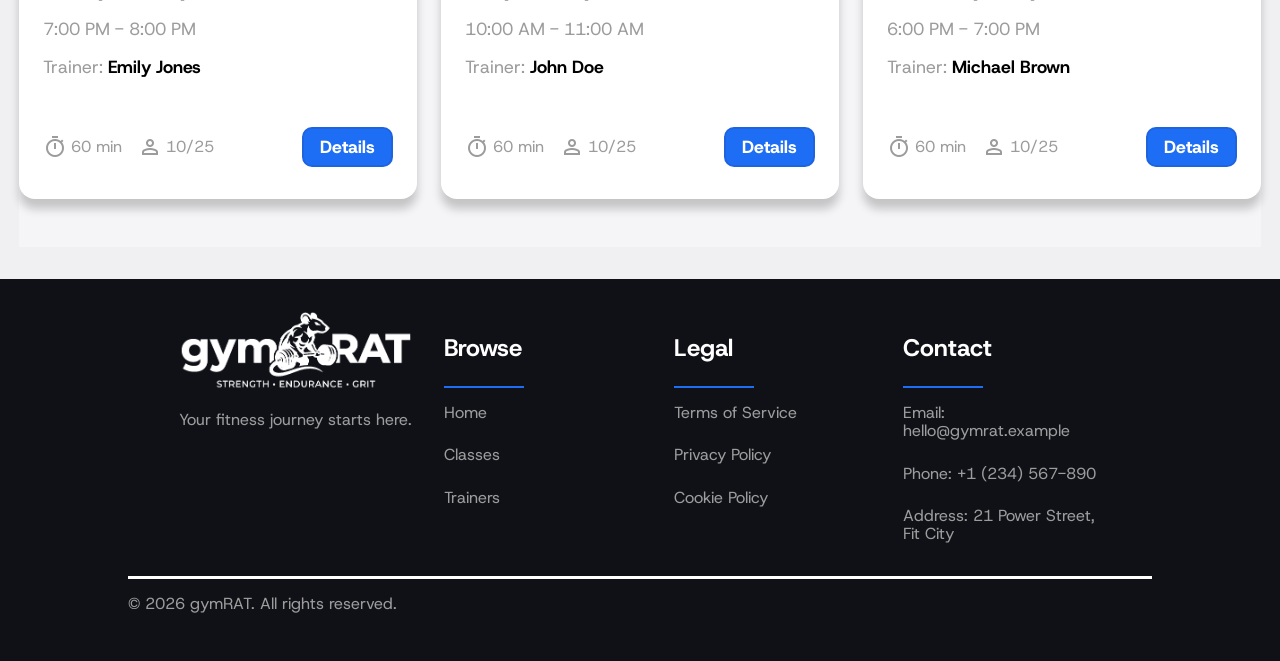
==== commit 8053a0c5: "Refactor CSS files for improved layout, responsiveness, and accessibility; update font sizes and cor" ====
--- a/html/classes.html
+++ b/html/classes.html
@@ -106,7 +106,7 @@
           <div>
             <h3>Morning Yoga</h3> 
             <p>Monday, Wednesday, Friday</p>
-            <p><time datetime="19:00">7:00 AM</time> - <time datetime="20:00">8:00 AM</time></p>
+            <p><time datetime="19:00">7:00 PM</time> - <time datetime="20:00">8:00 PM</time></p>
             <p>Trainer: <a class="trainer" href="trainer.html">Alex Rivera</a></p>
           </div>
 
@@ -134,7 +134,7 @@
           <div>
             <h3>Cardio Blast</h3>
             <p>Tuesday, Thursday</p>
-            <p><time datetime="18:00">6:00 PM</time> - <time datetime="19:00">7:00</time> PM</p>
+            <p><time datetime="18:00">6:00 PM</time> - <time datetime="19:00">7:00 PM</time></p>
             <p>Trainer: <a class="trainer" href="trainer.html">Alex Rivera</a></p>
           </div>
           
--- a/css/base.css
+++ b/css/base.css
@@ -34,11 +34,12 @@
     
     /* Font related */
     --font: 'Host Grotesk';
+
     
     /* Font sizes */
     --font-size-h1: 5rem;
     --font-size-xl: 3rem;
-    --font-size-l: 2rem;
+    --font-size-l: 1.5rem;
     --font-size-m: 1.3rem;
     --font-size-s: 1.1rem;
     --font-size-xs: 0.85rem;
@@ -51,6 +52,7 @@
     --space-l: 1.5rem;
     --space-xl: 2rem;
     --space-xxl: 3rem;
+
 
     --weight-strong: 800;
     --weight-medium: 700;
@@ -144,88 +146,50 @@
 }
 
 @layer responsive {
+  
+  @media (max-width: 75em){
+    :root {
+      --font-size-h1: 4.5rem;
+      --font-size-xl: 2.4rem;
+      --font-size-l: 1.4rem;
+      --font-size-m: 1.1rem;
+      --font-size-s: 1.0rem;
+      --font-size-xs: 0.80rem;
 
-  @media (max-width: 75em) {
-    :root {
-       /* Font sizes */
-      --font-size-h1: 5rem;
-      --font-size-xl: 3rem;
-      --font-size-l: 2rem;
-      --font-size-m: 1.3rem;
-      --font-size-s: 1.1rem;
-      --font-size-xs: 0.85rem;
-
-      /* Spacings */
       --space-xxs: 0.25rem;
-      --space-xs: 0.5rem;
-      --space-s: 0.75rem;
-      --space-m: 1rem;
-      --space-l: 1.5rem;
-      --space-xl: 2rem;
+      --space-xs: 0.45rem;
+      --space-s: 0.70rem;
+      --space-m: 0.9rem;
+      --space-l: 1.4rem;
+      --space-xl: 1.75rem;
       --space-xxl: 3rem;
     }
   }
 
   @media (max-width: 60em) {
     :root {
-      /* Font sizes */
-      --font-size-h1: 4rem;
-      --font-size-xl: 2.4rem;
-      --font-size-l: 1.6rem;
-      --font-size-m: 1.04rem;
-      --font-size-s: 0.88rem;
-      --font-size-xs: 0.68rem;
-
-      /* Spacings */
-      --space-xxs: 0.2rem;
-      --space-xs: 0.4rem;
-      --space-s: 0.6rem;
-      --space-m: 0.8rem;
-      --space-l: 1.2rem;
-      --space-xl: 1.6rem;
-      --space-xxl: 2.4rem;
+      --font-size-h1: 4.3rem;
+      --font-size-l: 1.5rem;
     }
   }
 
   @media (max-width: 40em) {
     :root {
-       /* Font sizes */
-      --font-size-h1: 3.5rem;
-      --font-size-xl: 2.1rem;
+      --font-size-h1: 4.2rem;
       --font-size-l: 1.4rem;
-      --font-size-m: 0.91rem;
-      --font-size-s: 0.77rem;
-      --font-size-xs: 0.595rem;
-
-      /* Spacings */
-      --space-xxs: 0.175rem;
-      --space-xs: 0.35rem;
-      --space-s: 0.525rem;
-      --space-m: 0.7rem;
-      --space-l: 1.05rem;
-      --space-xl: 1.4rem;
-      --space-xxl: 2.1rem;
+      --font-size-s: 1.0rem;
+      --font-size-xs: 0.80rem;
     }
   }
 
   @media (max-width: 30em) {
     :root {
-       /* Font sizes */
-      --font-size-h1: 3.25rem;
-      --font-size-xl: 1.95rem;
+      --font-size-h1: 3.2rem;
+      --font-size-xl: 1.8rem;
       --font-size-l: 1.3rem;
-      --font-size-m: 0.845rem;
-      --font-size-s: 0.715rem;
-      --font-size-xs: 0.5525rem;
-
-      /* Spacings */
-      --space-xxs: 0.1625rem;
-      --space-xs: 0.325rem;
-      --space-s: 0.4875rem;
-      --space-m: 0.65rem;
-      --space-l: 0.975rem;
-      --space-xl: 1.3rem;
-      --space-xxl: 1.95rem;
+      --font-size-m: 1.2rem;
+      --font-size-s: 1.0rem;
+      --font-size-xs: 0.8rem;
     }
   }
 }
--- a/css/layout.css
+++ b/css/layout.css
@@ -1,7 +1,6 @@
 @layer layout {
   
-  html,
-  body {
+  html {
     min-height: 100%;
     
     /* Offset for the sticky header */
--- a/css/components.css
+++ b/css/components.css
@@ -15,7 +15,7 @@
     padding: var(--space-xxl) 0;
   }
 
-  main > section:nth-child(2n) {
+  main > div:nth-child(2n) {
     background-color: var(--color-even-section);
   }
 
@@ -45,6 +45,7 @@
       }
 
       & ul {
+        margin: 0;
         display: flex;
         flex-direction: column;
         gap: var(--space-l);
@@ -67,10 +68,6 @@
       text-decoration: none;
     }
 
-    & ul {
-      margin: 0;
-    }
-
     & img.logo {
       height: 5rem;
     }
@@ -308,7 +305,7 @@
 
 @layer responsive {
 
-  @media (max-width: 70em) {
+  @media (max-width: 75em) {
     footer {
       & .grid {
         flex-direction: column;
@@ -322,13 +319,10 @@
     }
   }
 
-  @media (max-width: 65em) {
+  @media (max-width: 60em) {
     .class-list {
       grid-template-columns: 1fr 1fr;
     }
-  }
-
-  @media (max-width: 60em) {
     .hamburger {
       display: inline-block;
       cursor: pointer;
@@ -342,6 +336,10 @@
       }
     }
 
+    .btn:hover {
+      transform: none;
+    }
+
     .hamburger:has(.nav-toggle:checked)::before {
       content: "\2715";
       transform: rotate(180deg);
@@ -352,6 +350,7 @@
 
       & .nav-links,
       & .auth-links {
+        margin-right: 0;
         display: flex;
         width: 100%;
         flex-direction: column;
@@ -365,28 +364,17 @@
         & li a {
           display: inline-block;
           border: none;
+          border-radius: 0px;
           font-size: var(--font-size-l);
+          text-align: center;
           padding: var(--space-s) 0;
-          text-align: center;
           color: var(--color-nav);
           background-color: var(--color-secondary);
+          border-bottom: 2px solid var(--color-primary);
         }
       }
-
-      & .nav-links li a {
-        border-bottom: 2px solid var(--color-primary);
-      }
-
-      & .auth-links {
-        margin-right: 0;
-
-        & li a.btn:hover {
-          border: none;
-          transform: none;
-          background-color: var(--color-secondary);
-        }
-      }
-    }
+    }
+  
 
     nav.container:has(.nav-toggle:checked) .nav-links,
     nav.container:has(.nav-toggle:checked) .auth-links {
@@ -396,7 +384,12 @@
     }
   }
 
-  @media (max-width: 43em) {
+  @media (max-width: 40em) {
+    nav.container {
+      & .logo {
+        height: var(--space-xxl);
+      }
+    }
     .class-list {
       grid-template-columns: 1fr;
     }
@@ -417,6 +410,7 @@
     }
 
     & > div {
+      padding-right: 0;
       & h3 {
         margin: var(--space-s) 0;
         font-size: var(--font-size-l);
@@ -427,7 +421,7 @@
       }
 
       & p:last-of-type {
-        display: none;
+        margin-bottom: 0;
       }
     }
       
@@ -435,12 +429,15 @@
       flex-direction: column;
       align-items: start;
       gap: var(--space-xs);
-
-      padding-top: 0;
-      padding-bottom: var(--space-s);
+      padding: 0 var(--space-s) var(--space-s) var(--space-s);
 
       font-size: var(--font-size-xs); 
 
+      & div {
+          display: flex;
+          gap: var(--space-xs);
+          padding: 0;
+        }
       
   
       & a {
@@ -451,12 +448,4 @@
       }
     }
   }
-
-  @media (max-width: 40em) {
-    nav.container {
-      & .logo {
-        height: var(--space-xxl);
-      }
-    }
-  }
 }
--- a/css/page/classes.css
+++ b/css/page/classes.css
@@ -43,22 +43,21 @@
 }
 
 @layer responsive {
-  @media (max-width: 65em) {
+  @media (max-width: 75em) {
     #filters form {
       grid-template-columns: 1fr 1fr;
       grid-template-rows: 1fr 1fr;
     }
   }
 
-  @media (max-width: 43em) {
+  @media (max-width: 60em) {
     .intro .container {
         flex-direction: column;
         text-align: center;
     }
   }
 
-  @media (max-width: 22em) {
-
+  @media (max-width: 30em) {
     #filters form {
       grid-template-columns: 1fr;
       grid-template-rows: repeat(4, 1fr);
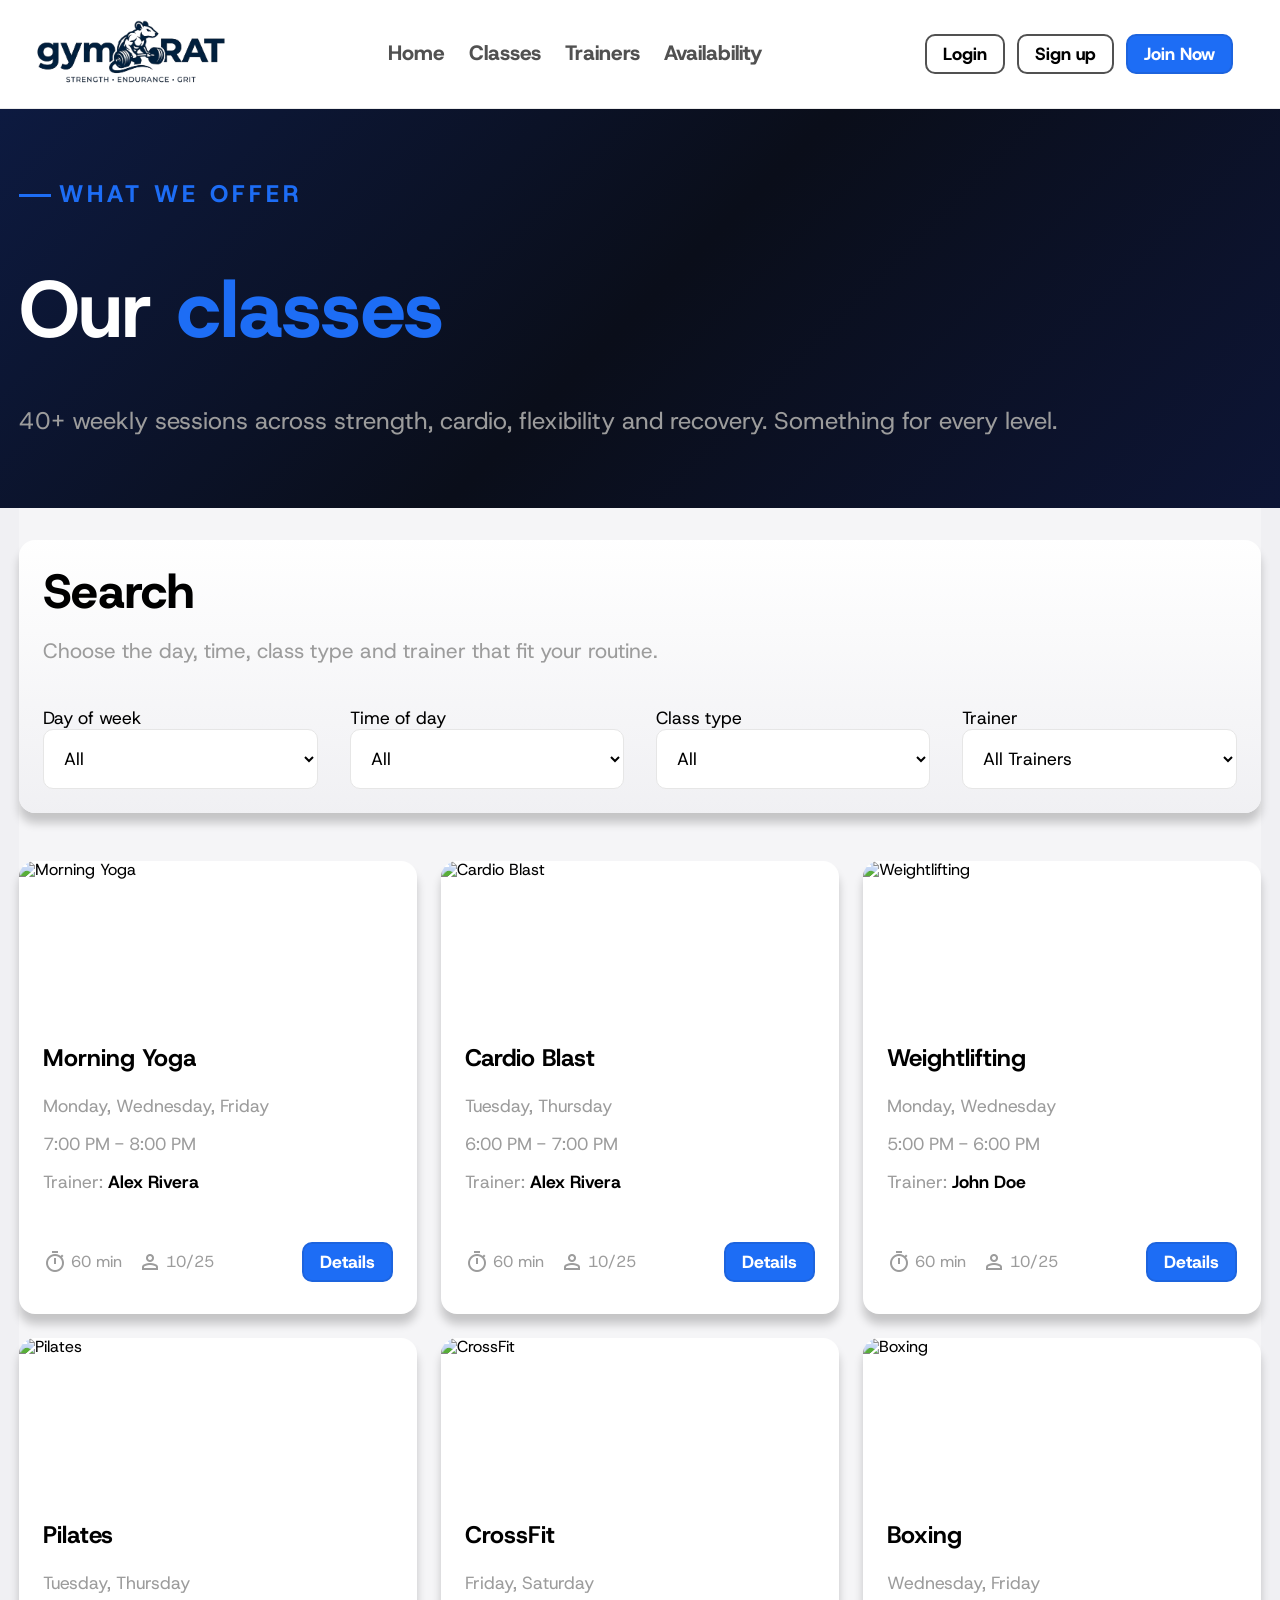
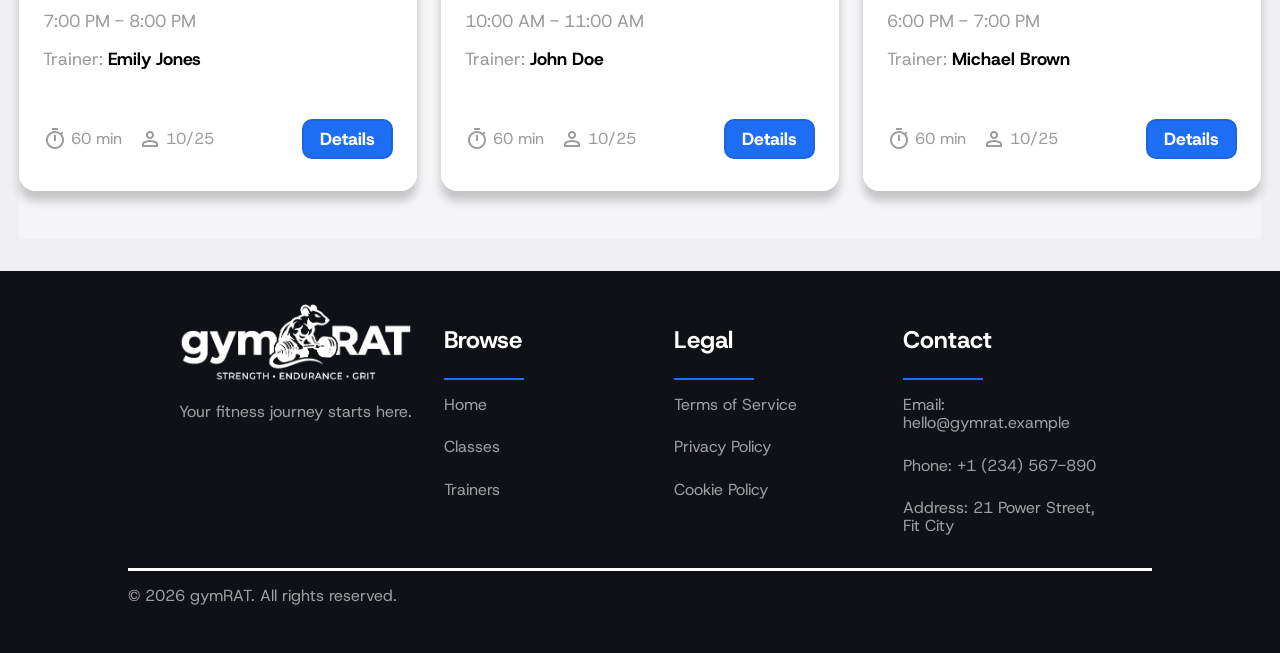
==== commit 99f79f58: "Created page to check equipment availability with respective mobile layout" ====
--- a/html/classes.html
+++ b/html/classes.html
@@ -18,7 +18,6 @@
       <a href="index.html">
         <img src="../img/logo_outline.png" alt="gymRAT Logo" class="logo" >
       </a>
-      
       <label class="hamburger">
         <input type="checkbox" class="nav-toggle" >
       </label>
@@ -26,6 +25,7 @@
         <li><a href="index.html">Home</a></li>
         <li><a href="classes.html">Classes</a></li>
         <li><a href="trainers.html">Trainers</a></li>
+        <li><a href="availability.html">Availability</a></li>
       </ul>
       <ul class="auth-links">
         <li><a class="btn medium transparent-dark" href="login.html">Login</a></li>
--- a/css/base.css
+++ b/css/base.css
@@ -16,7 +16,7 @@
     --color-secondary-hover: var(--color-secondary-border);
     --color-secondary-hover-outline: #cecece;
 
-    --color-very-light-gray: #d5d5d5;
+    --color-very-light-gray: #e0e0e0;
     --color-light-gray: #9c9c9c;
     --color-gray: #515151;
     --color-black: #000;
@@ -30,7 +30,11 @@
     --color-footer: #0f1117;
 
     --color-btn-transparent-light-hover: #e2e2e222;
+    --color-transparent-primary-hover: #1d6df522;
     --color-reviews: #d4aa01;
+
+    --color-available: #4CAF50;
+    --color-unavailable: #F44336;
     
     /* Font related */
     --font: 'Host Grotesk';
--- a/css/components.css
+++ b/css/components.css
@@ -15,7 +15,7 @@
     padding: var(--space-xxl) 0;
   }
 
-  main > div:nth-child(2n) {
+  main > div:nth-child(2n), main > section:nth-child(2n) {
     background-color: var(--color-even-section);
   }
 
@@ -153,6 +153,7 @@
     }
 
     &.large {
+      font-size: var(--font-size-m);
       padding: var(--space-m) var(--space-l);
     }
 
@@ -448,4 +449,4 @@
       }
     }
   }
-}+}
--- a/css/page/classes.css
+++ b/css/page/classes.css
@@ -29,10 +29,7 @@
       gap: var(--space-xl);
 
       & label {
-        display: flex;
-        flex-direction: column;
         font-size: var(--font-size-s);
-        gap: var(--space-xs);
 
         & select:focus {
           outline: 2px solid var(--color-primary-border);
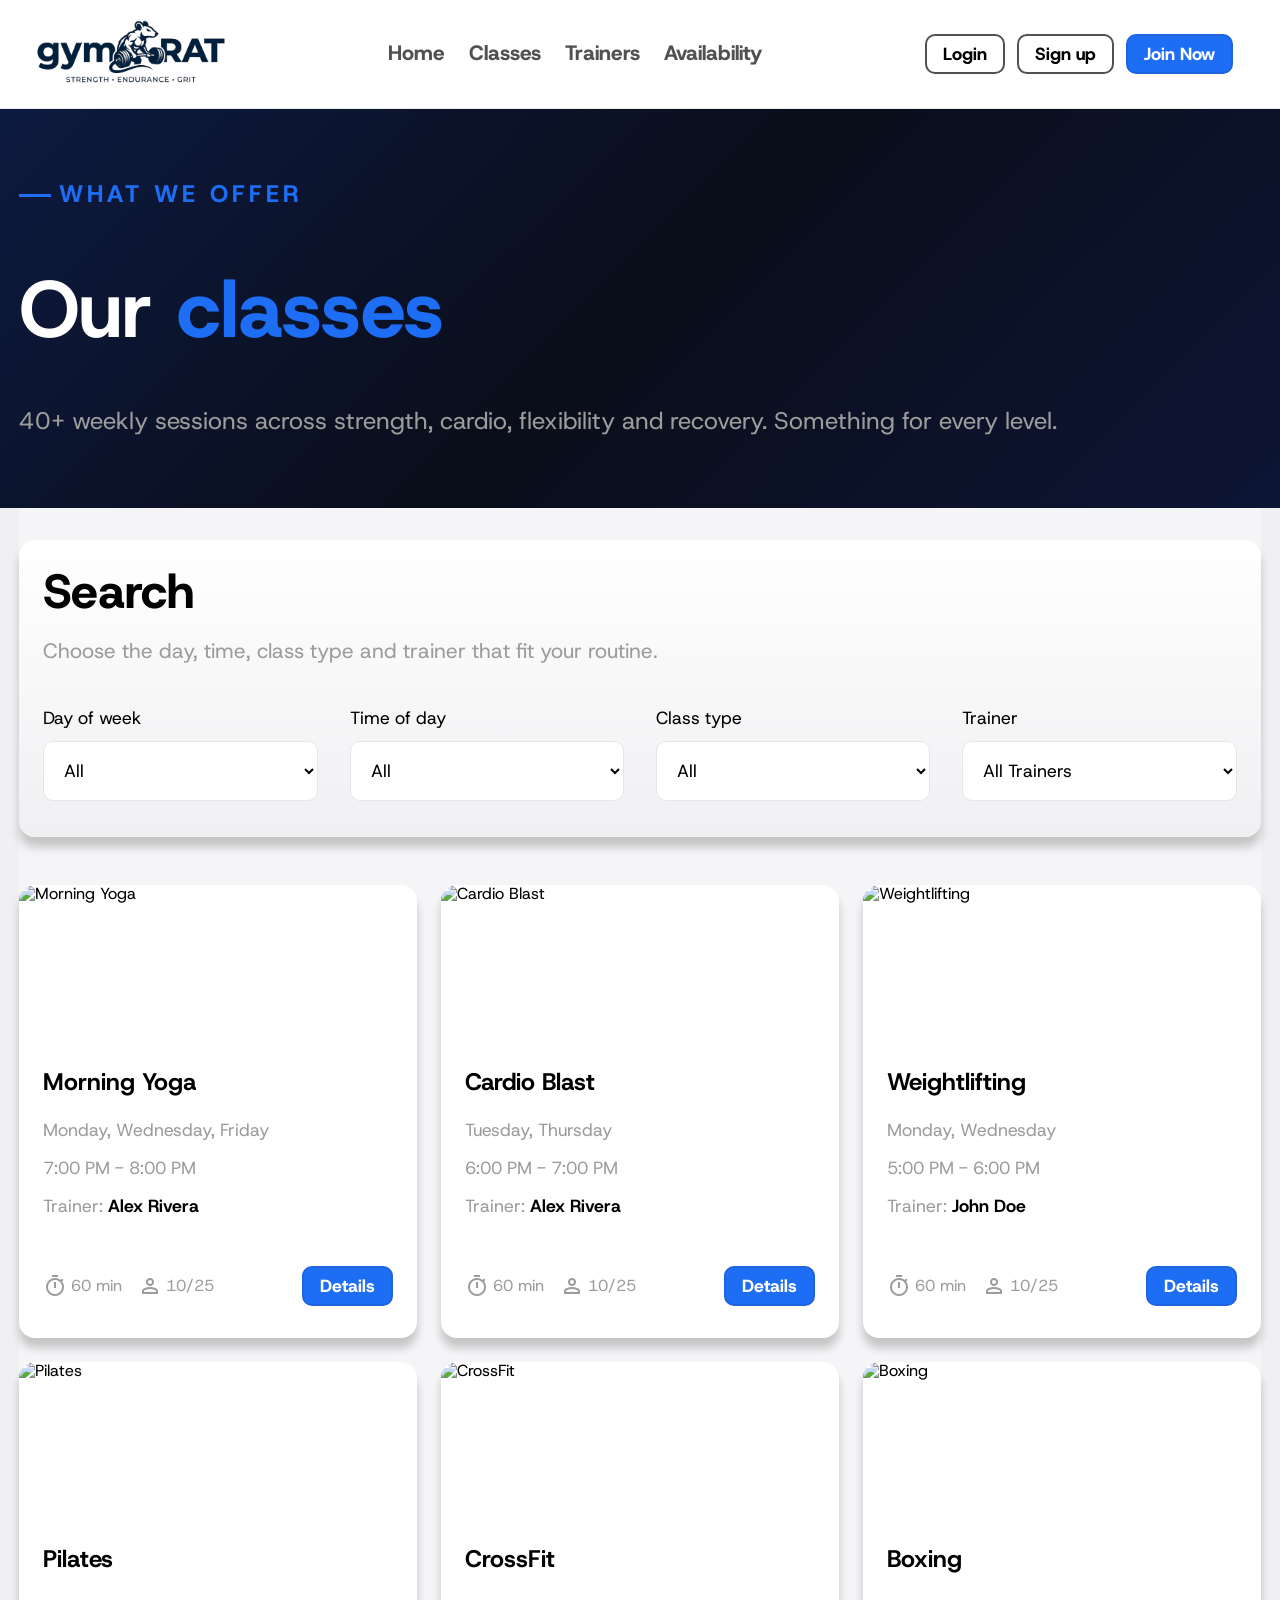
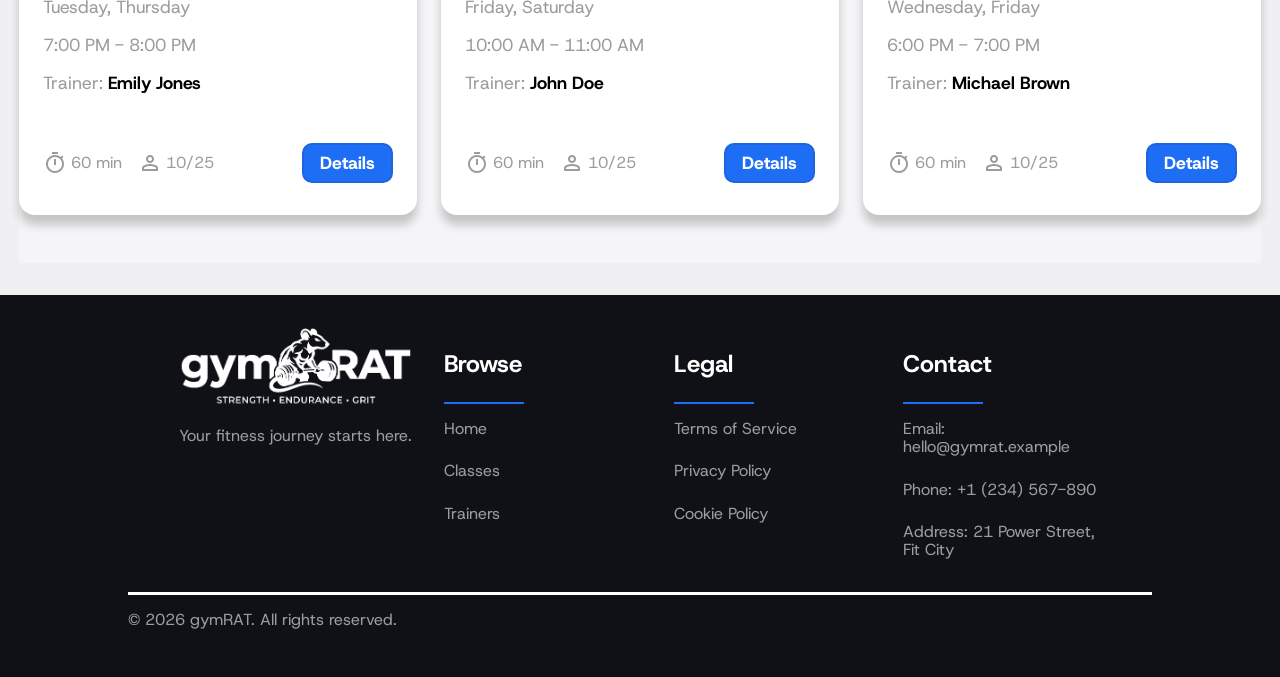
==== commit ff85c05f: "Added a trainers Page" ====
--- a/html/classes.html
+++ b/html/classes.html
@@ -98,7 +98,7 @@
         </form>
       </section>
 
-      <div class="class-list">
+      <div class="card-grid class-list">
         <article class="card class-card">
           <header>
             <img src="https://picsum.photos/400/300" alt="Morning Yoga">
--- a/css/base.css
+++ b/css/base.css
@@ -35,6 +35,7 @@
 
     --color-available: #4CAF50;
     --color-unavailable: #F44336;
+    --color-warning: #fc4040;
     
     /* Font related */
     --font: 'Host Grotesk';
@@ -147,7 +148,18 @@
   b {
     color: var(--color-primary);
   }
+
+  label input, label select, label textarea {
+    margin: var(--space-s) 0;
+    padding: var(--space-m);
+  }
+
+  label:has(input:required)::before {
+    content: '*';
+    color: var(--color-warning);
+  }
 }
+
 
 @layer responsive {
   
--- a/css/components.css
+++ b/css/components.css
@@ -222,11 +222,13 @@
     }
   }
 
-  .class-list {
+  .card-grid {
     display: grid;
     grid-template-columns: repeat(3, 1fr);
     gap: var(--space-l);
-
+  }
+
+  .class-list {
     padding-top: var(--space-xxl);
   }
 
@@ -282,6 +284,25 @@
     }
   }
 
+  .trainer-card {
+    aspect-ratio: 1 / 1;
+    background-size: cover;
+    background-position: center;
+    background-repeat: no-repeat;
+
+    justify-content: flex-end;
+    align-items: center;
+
+    & h2 {
+      color: var(--color-secondary);
+      margin-bottom: 0;
+    }
+
+    & p {
+      color: var(--color-secondary)
+    }
+  }
+
   .detail {
     display: flex;
     align-items: center;
@@ -321,7 +342,7 @@
   }
 
   @media (max-width: 60em) {
-    .class-list {
+    .card-grid {
       grid-template-columns: 1fr 1fr;
     }
     .hamburger {
@@ -336,7 +357,6 @@
         transition: 300ms ease-in-out;
       }
     }
-
     .btn:hover {
       transform: none;
     }
@@ -391,7 +411,7 @@
         height: var(--space-xxl);
       }
     }
-    .class-list {
+    .card-grid {
       grid-template-columns: 1fr;
     }
     .class-card {
